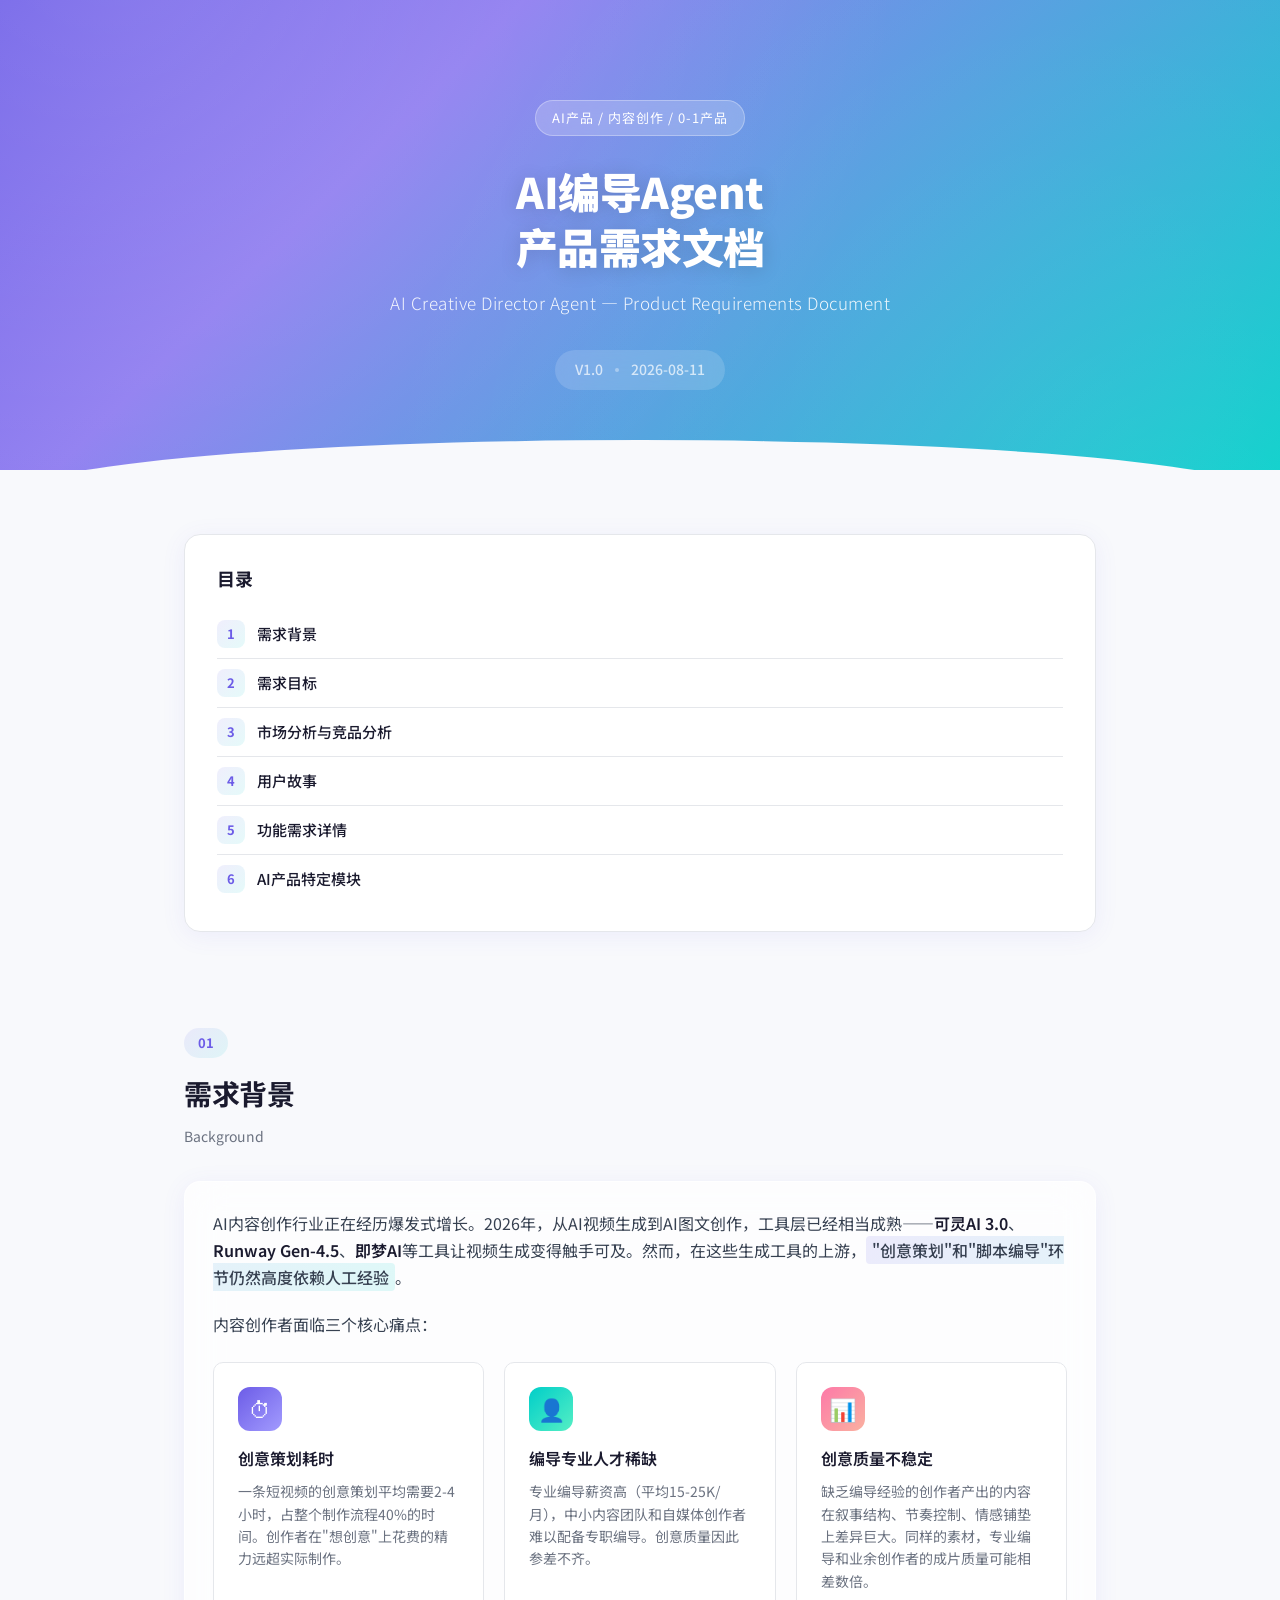
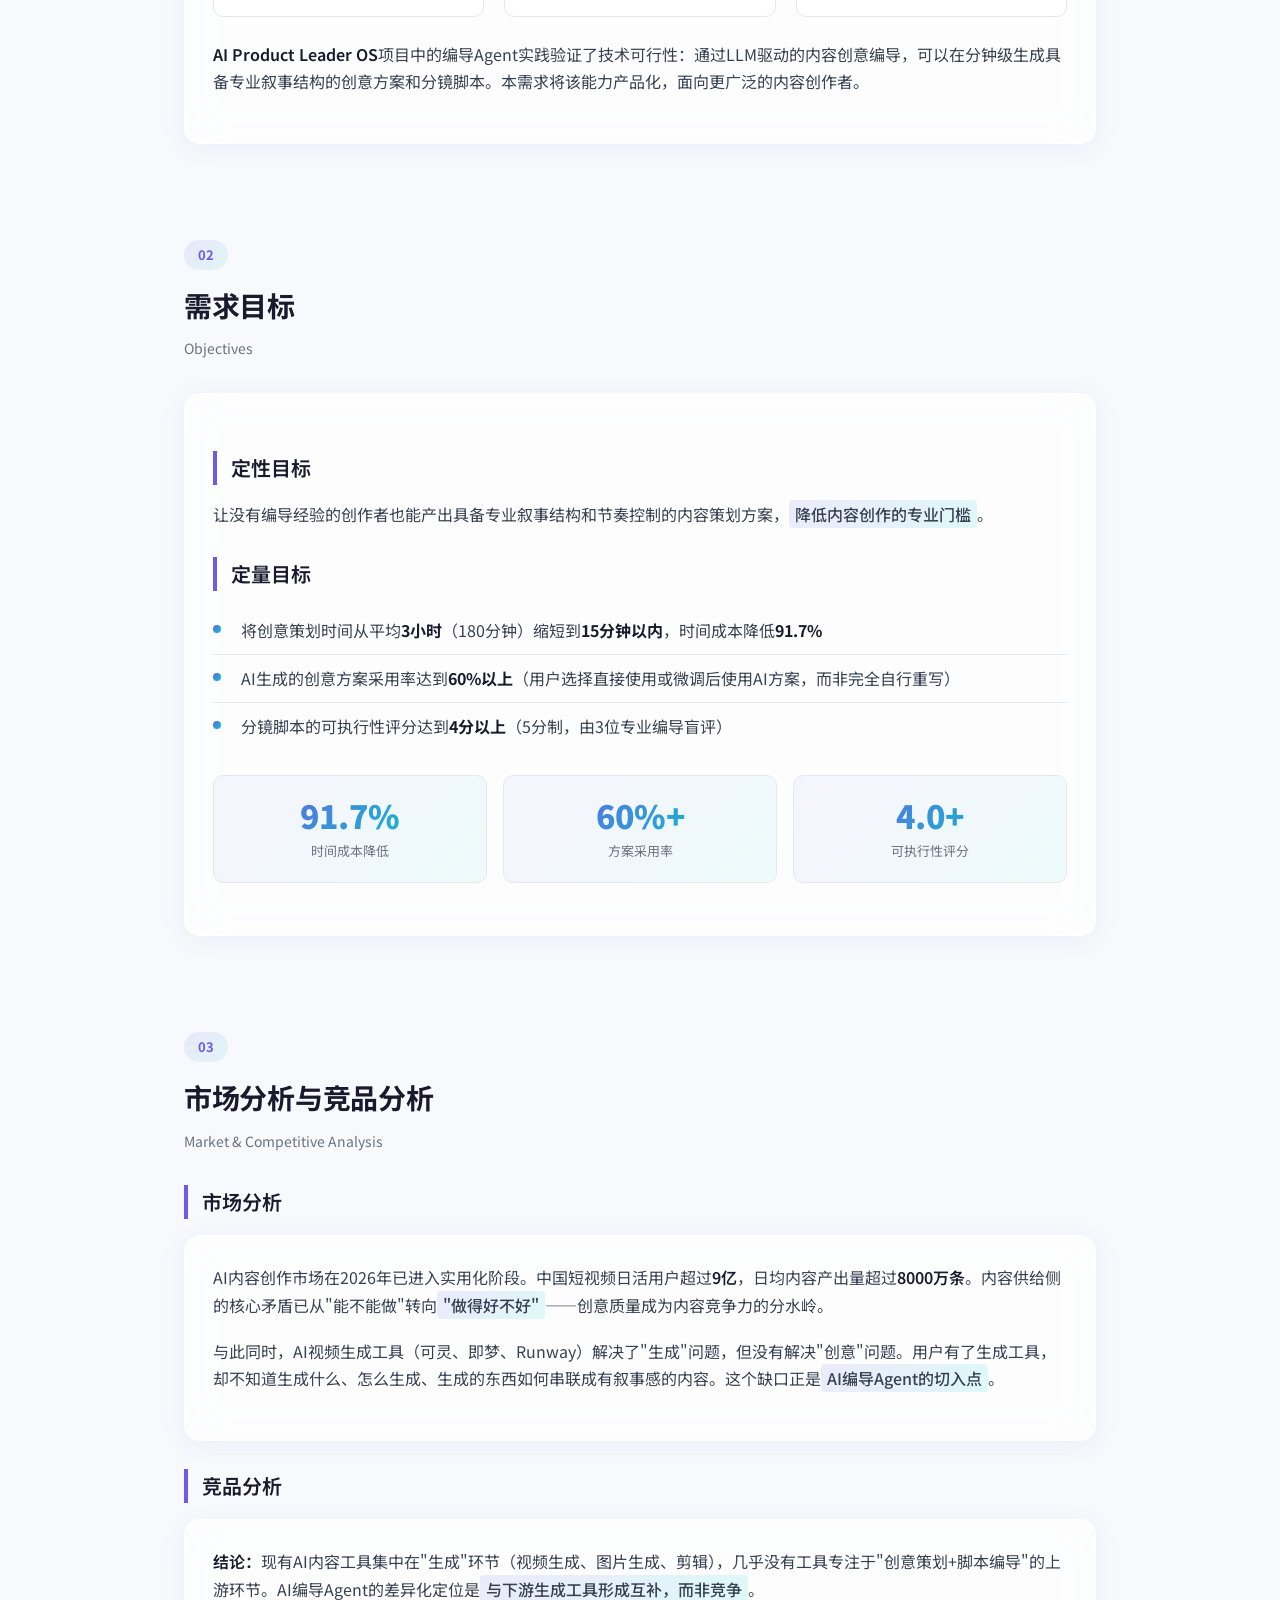
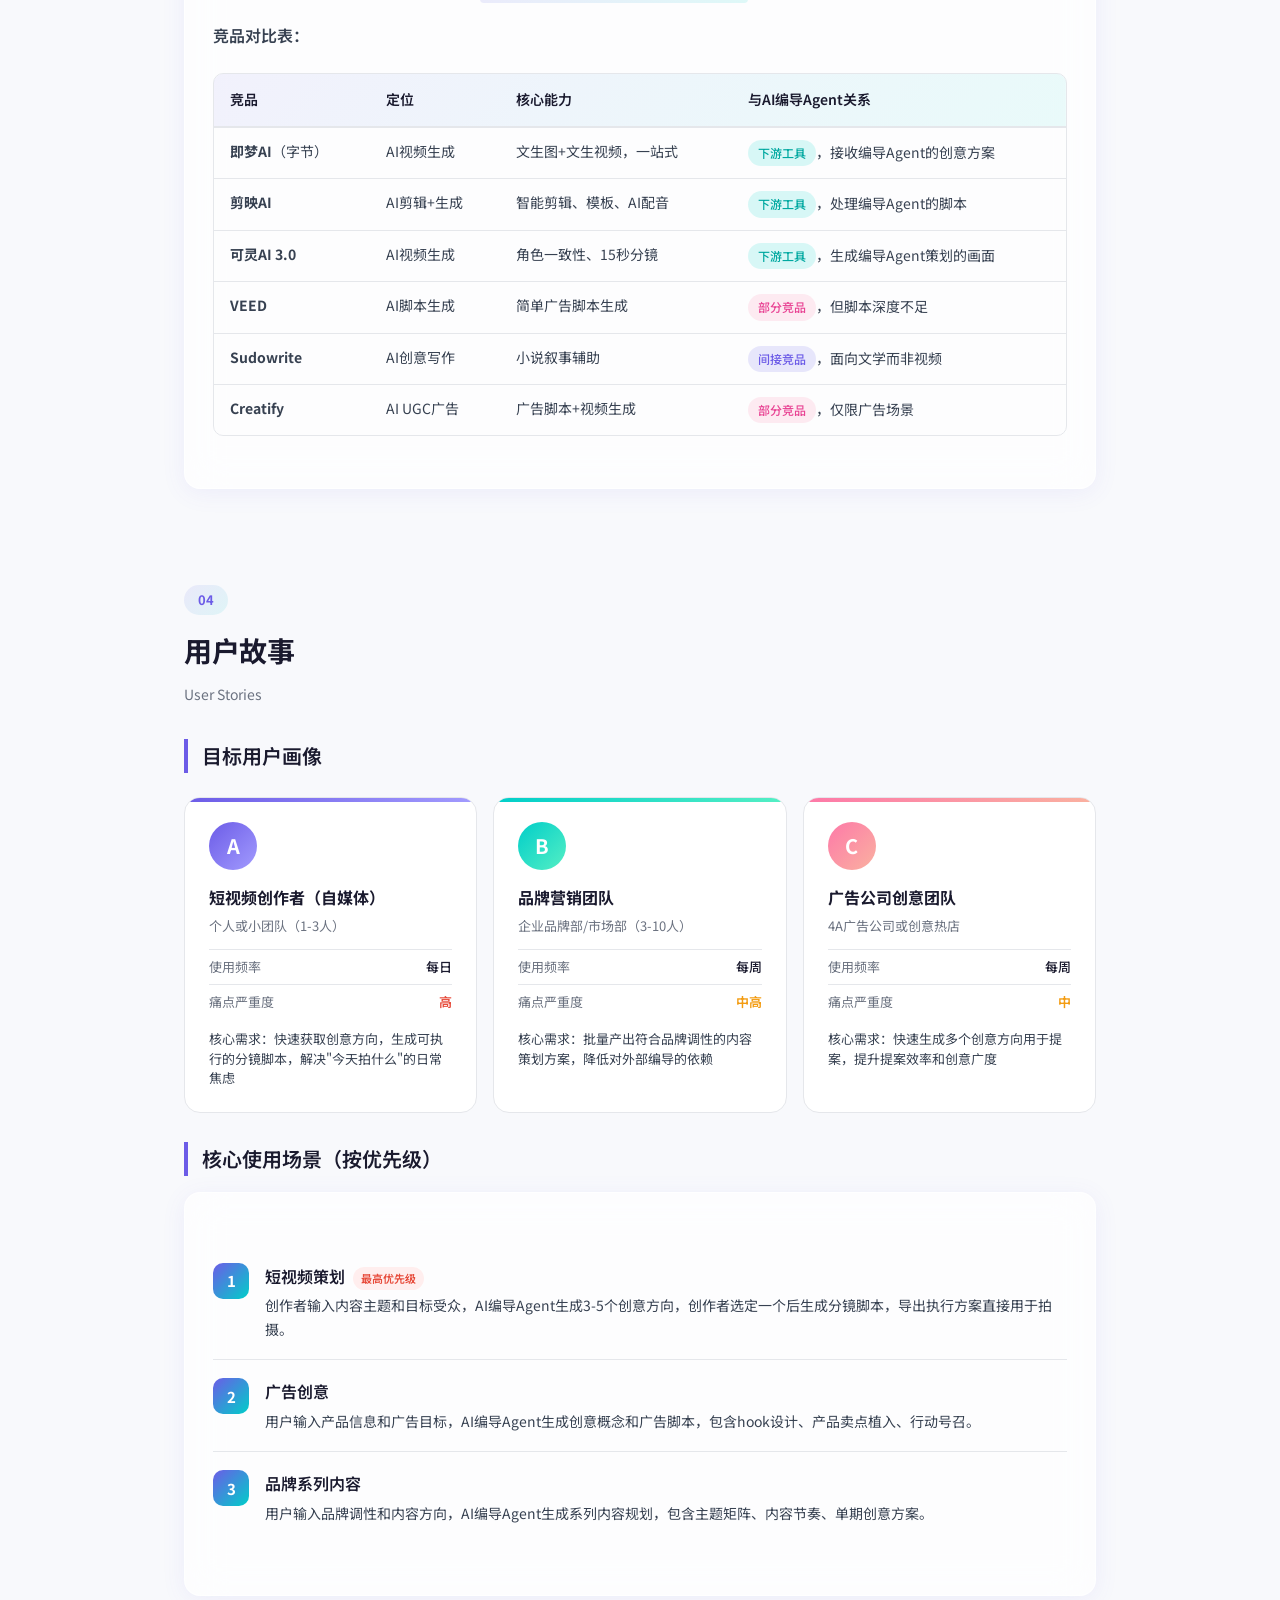
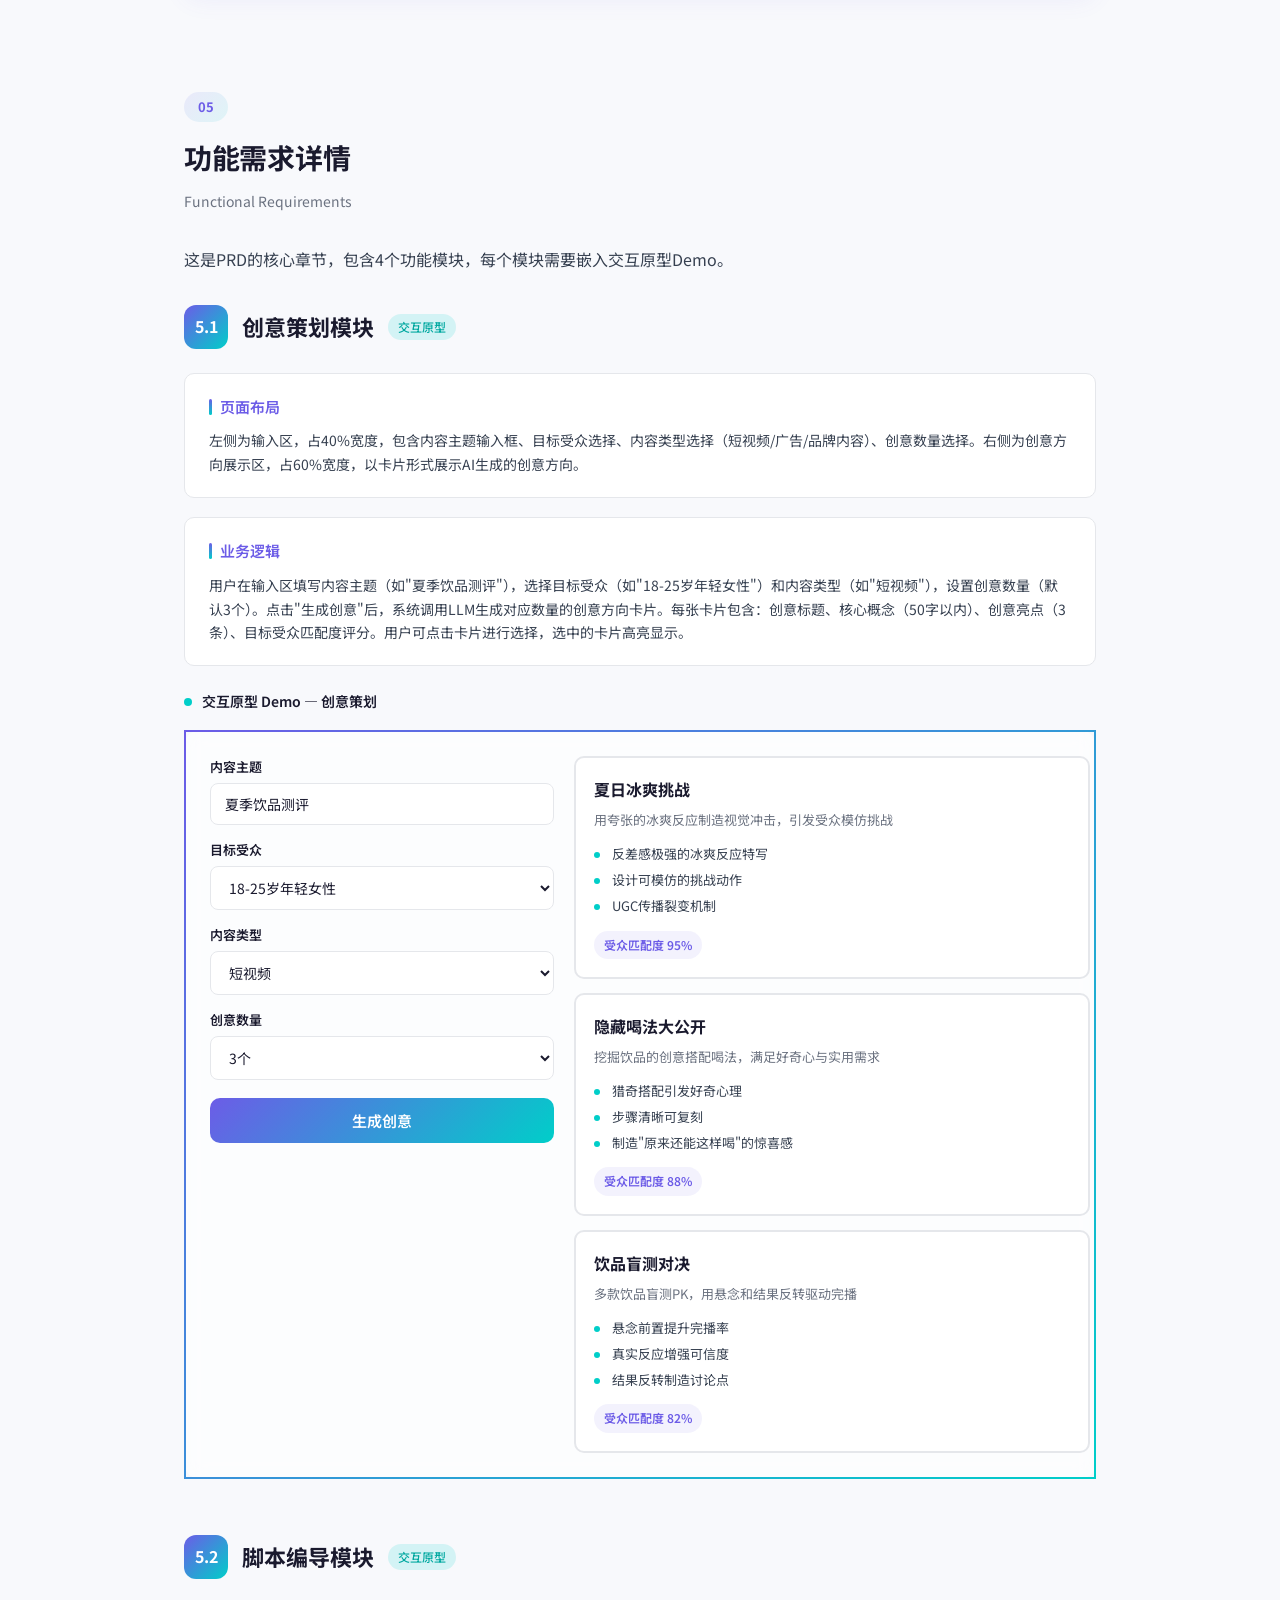
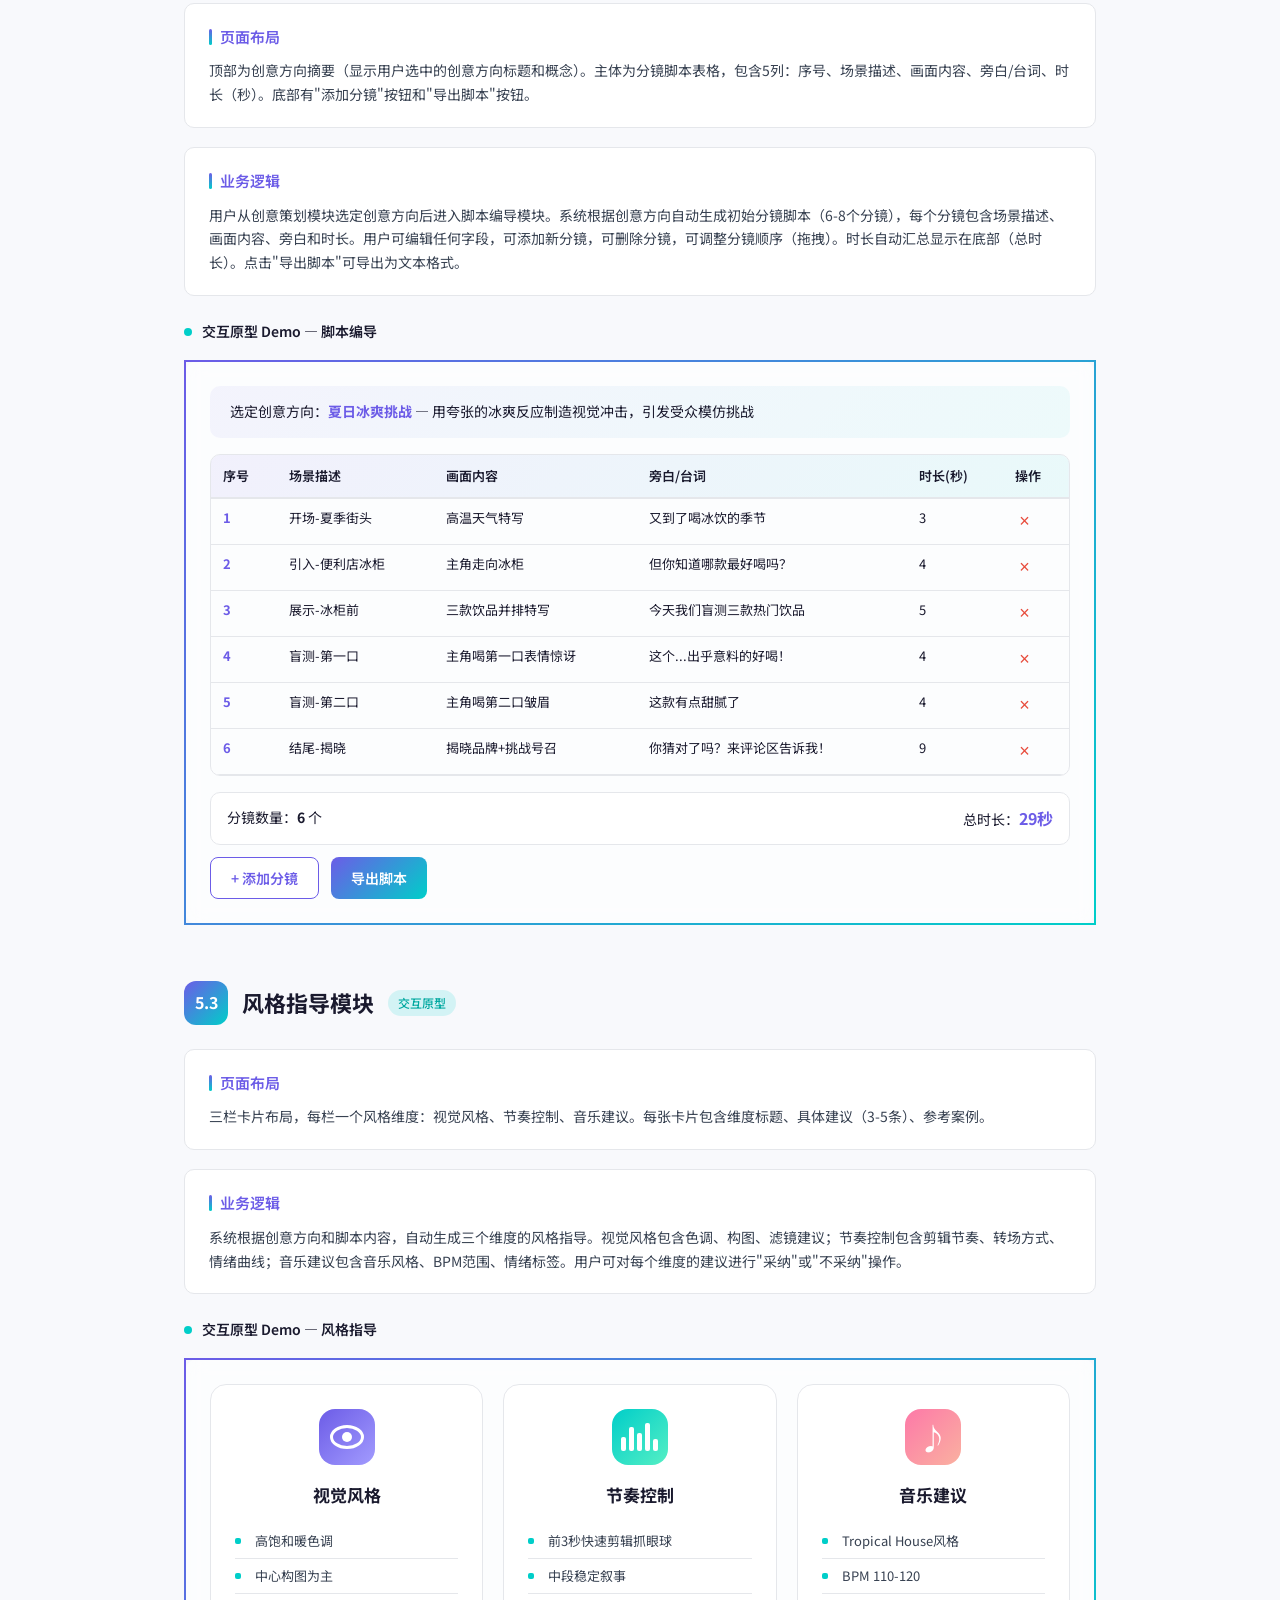
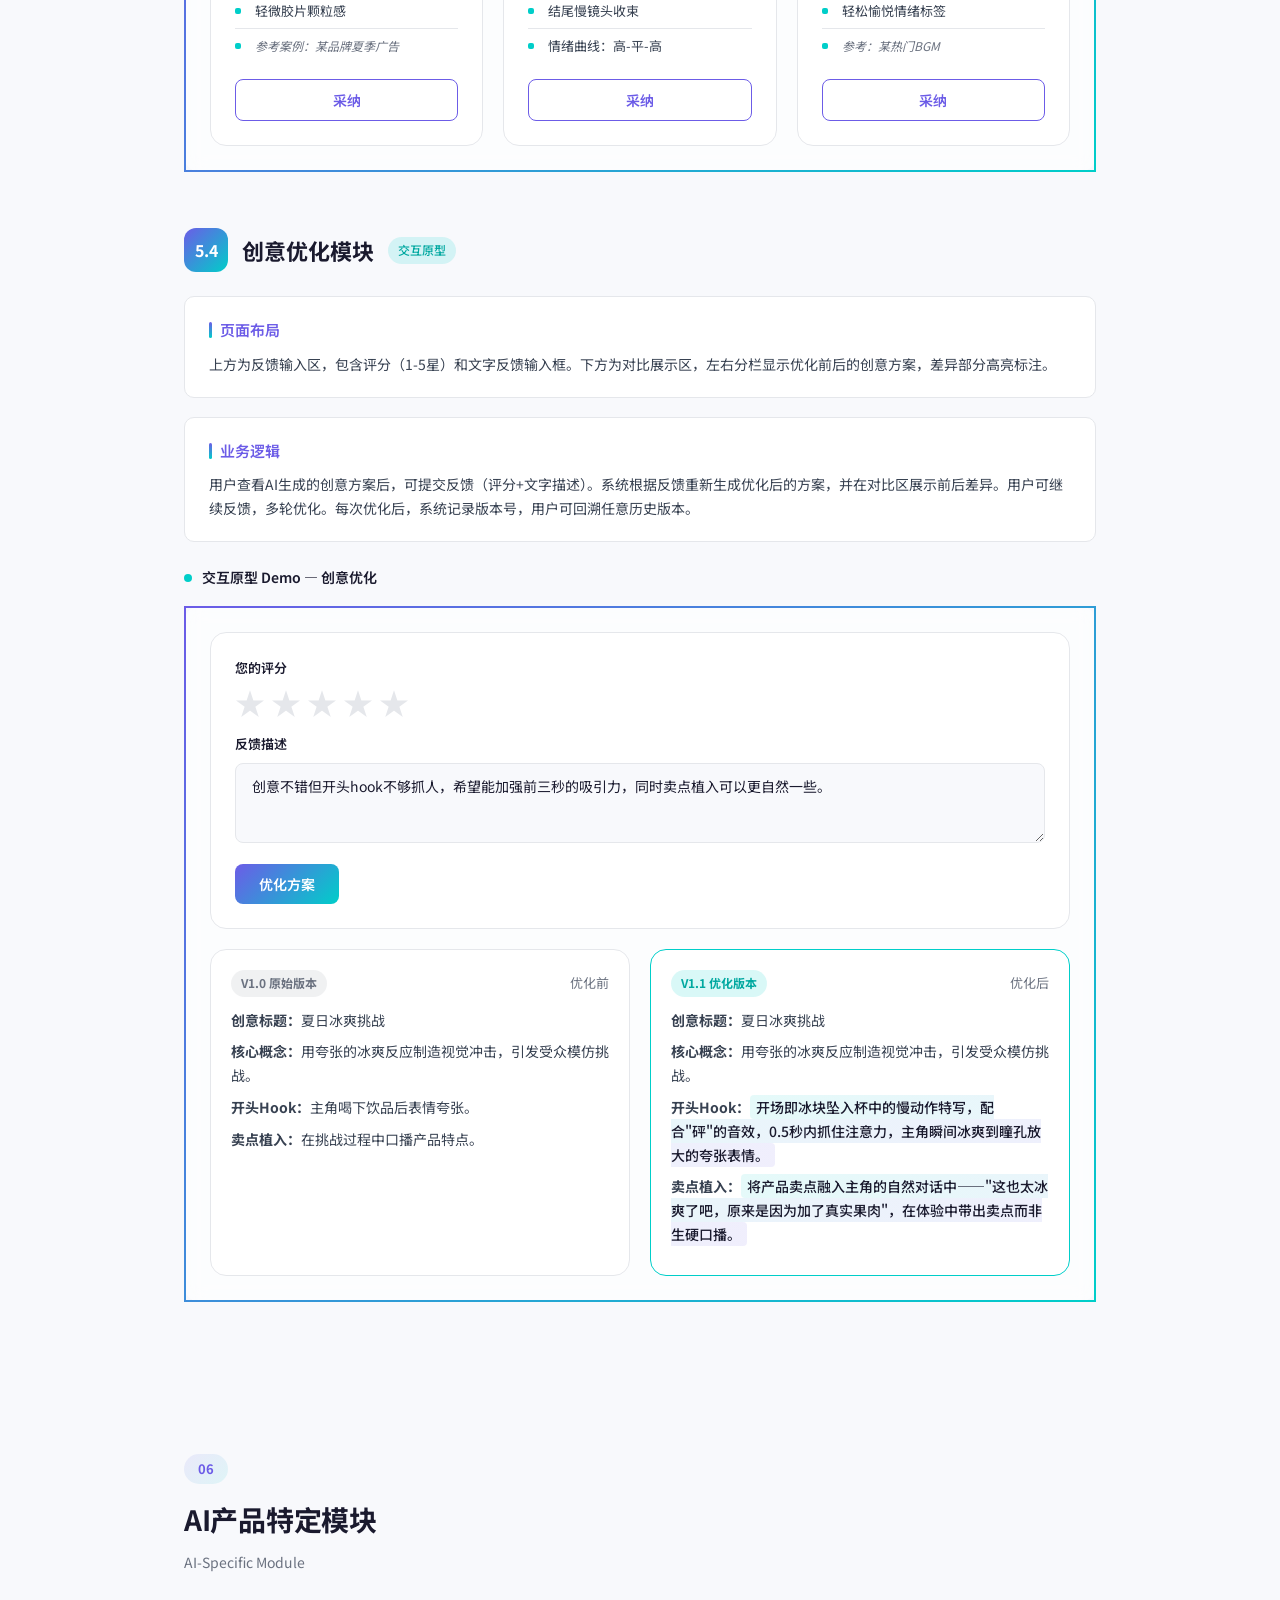
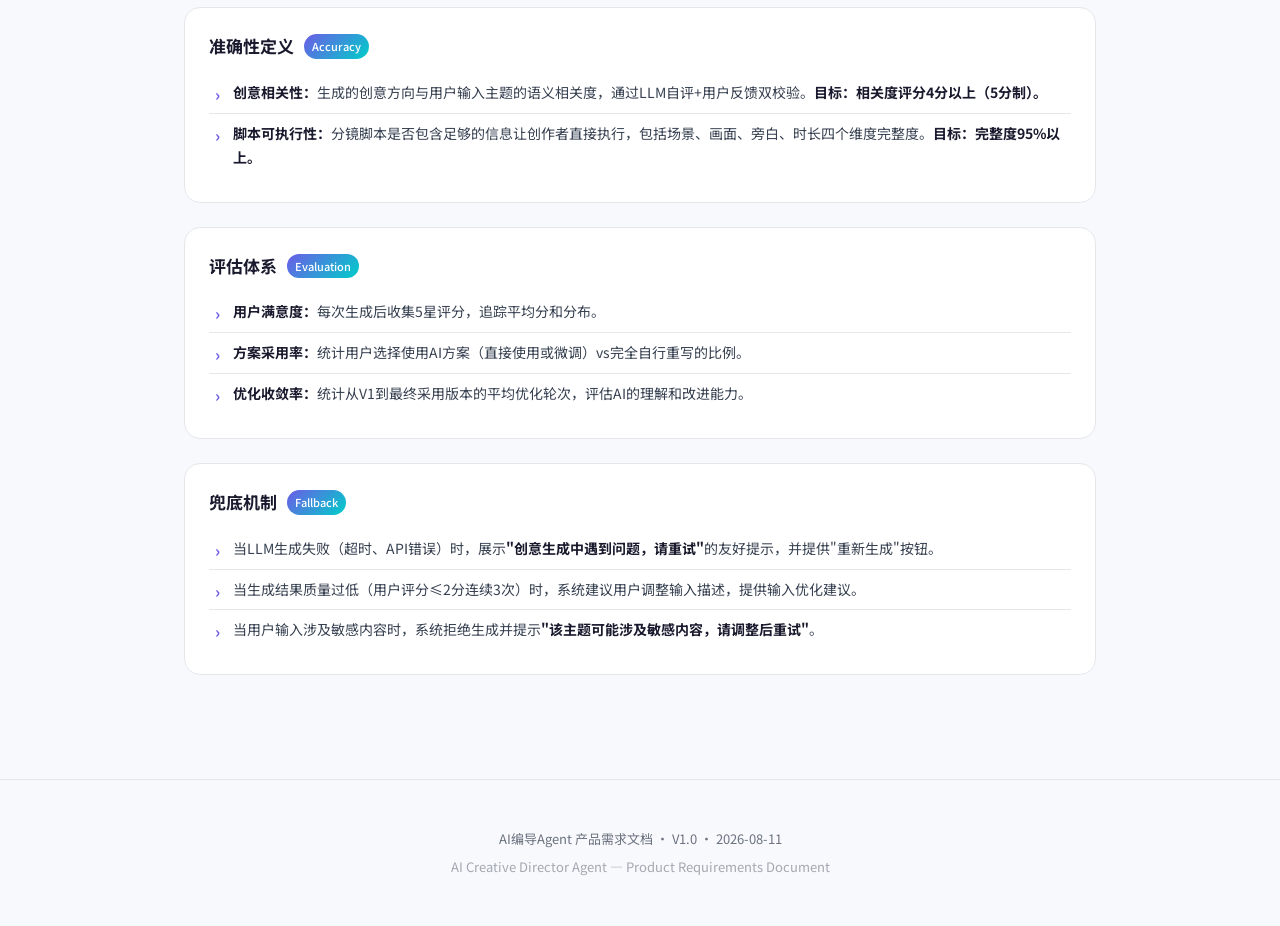
==== director/index.html @ 4fdb4333 "竞品情报工作台静态版 + AI编导Agent PRD" ====
<!DOCTYPE html>
<html lang="zh-CN">
<head>
<meta charset="UTF-8">
<meta name="viewport" content="width=device-width, initial-scale=1.0">
<title>AI编导Agent 产品需求文档</title>
<!-- 加载 Noto Sans SC 字体 -->
<link rel="preconnect" href="https://fonts.googleapis.com">
<link rel="preconnect" href="https://fonts.gstatic.com" crossorigin>
<link href="https://fonts.googleapis.com/css2?family=Noto+Sans+SC:wght@300;400;500;700;900&display=swap" rel="stylesheet">
<style>
/* ===== CSS 变量定义 ===== */
:root{
  --bg: #f8f9fc;
  --bg2: #ffffff;
  --ink: #1a1a2e;
  --muted: #6b7280;
  --rule: #e5e7eb;
  --accent: #6c5ce7;
  --accent2: #00cec9;
  --shadow: 0 4px 24px rgba(108,92,231,0.08);
  --shadow-lg: 0 12px 40px rgba(108,92,231,0.12);
  --radius: 16px;
  --radius-sm: 10px;
}

/* ===== 全局重置 ===== */
*{margin:0;padding:0;box-sizing:border-box;}
html{scroll-behavior:smooth;}
body{
  font-family:'Noto Sans SC', -apple-system, BlinkMacSystemFont, sans-serif;
  background:var(--bg);
  color:var(--ink);
  font-size:16px;
  line-height:1.7;
  -webkit-font-smoothing:antialiased;
}

/* ===== 页面容器 ===== */
.wrap{
  max-width:960px;
  margin:0 auto;
  padding:0 24px;
}

/* ===== 封面区 ===== */
.cover{
  position:relative;
  overflow:hidden;
  padding:100px 24px 80px;
  text-align:center;
  color:#fff;
  background:linear-gradient(135deg, #6c5ce7 0%, #8e7cf0 30%, #00cec9 100%);
}
.cover::before{
  content:'';
  position:absolute;
  top:-50%;left:-50%;
  width:200%;height:200%;
  background:radial-gradient(circle at 30% 20%, rgba(255,255,255,0.15) 0%, transparent 40%),
             radial-gradient(circle at 70% 80%, rgba(255,255,255,0.1) 0%, transparent 40%);
  pointer-events:none;
}
.cover::after{
  content:'';
  position:absolute;
  bottom:0;left:0;right:0;
  height:60px;
  background:var(--bg);
  border-radius:50% 50% 0 0 / 100% 100% 0 0;
  transform:translateY(30px);
}
.cover-inner{position:relative;z-index:2;max-width:700px;margin:0 auto;}
.cover-tag{
  display:inline-block;
  padding:6px 16px;
  background:rgba(255,255,255,0.2);
  backdrop-filter:blur(10px);
  -webkit-backdrop-filter:blur(10px);
  border:1px solid rgba(255,255,255,0.3);
  border-radius:50px;
  font-size:13px;
  letter-spacing:1px;
  margin-bottom:28px;
}
.cover h1{
  font-size:42px;
  font-weight:900;
  line-height:1.3;
  margin-bottom:16px;
  letter-spacing:-0.5px;
  text-shadow:0 2px 20px rgba(0,0,0,0.15);
}
.cover .subtitle{
  font-size:17px;
  font-weight:300;
  opacity:0.9;
  margin-bottom:32px;
  letter-spacing:0.5px;
}
.cover .meta{
  display:inline-flex;
  align-items:center;
  gap:12px;
  padding:8px 20px;
  background:rgba(255,255,255,0.15);
  backdrop-filter:blur(10px);
  -webkit-backdrop-filter:blur(10px);
  border-radius:50px;
  font-size:14px;
  font-weight:500;
}
.cover .meta span{opacity:0.7;}
.cover .meta .dot{width:4px;height:4px;border-radius:50%;background:rgba(255,255,255,0.5);}

/* ===== 通用章节 ===== */
.section{
  padding:3rem 0;
}
.section-head{
  margin-bottom:2rem;
}
.section-num{
  display:inline-block;
  font-size:13px;
  font-weight:700;
  color:var(--accent);
  background:linear-gradient(135deg, rgba(108,92,231,0.1), rgba(0,206,201,0.1));
  padding:4px 14px;
  border-radius:50px;
  margin-bottom:12px;
}
.section-head h2{
  font-size:28px;
  font-weight:700;
  color:var(--ink);
  margin-bottom:8px;
  letter-spacing:-0.3px;
}
.section-head .en{
  font-size:14px;
  color:var(--muted);
  font-weight:400;
}

/* ===== 玻璃卡片 ===== */
.card{
  background:var(--bg2);
  border:1px solid var(--rule);
  border-radius:var(--radius);
  padding:28px;
  box-shadow:var(--shadow);
}
.card-glass{
  background:rgba(255,255,255,0.7);
  backdrop-filter:blur(20px);
  -webkit-backdrop-filter:blur(20px);
  border:1px solid rgba(255,255,255,0.6);
  border-radius:var(--radius);
  padding:28px;
  box-shadow:var(--shadow);
}

/* ===== 正文段落 ===== */
.para{
  margin-bottom:1.2rem;
  color:#374151;
}
.para strong{color:var(--ink);font-weight:600;}
.para .hl{
  background:linear-gradient(120deg, rgba(108,92,231,0.12), rgba(0,206,201,0.12));
  padding:2px 6px;
  border-radius:4px;
  font-weight:500;
}

/* ===== 子标题 ===== */
h3.sub{
  font-size:20px;
  font-weight:600;
  color:var(--ink);
  margin:1.8rem 0 1rem;
  padding-left:14px;
  border-left:4px solid var(--accent);
}
h4.sub-sub{
  font-size:17px;
  font-weight:600;
  color:var(--ink);
  margin:1.4rem 0 0.8rem;
}

/* ===== 痛点卡片 ===== */
.pain-grid{
  display:grid;
  grid-template-columns:repeat(3,1fr);
  gap:20px;
  margin:1.5rem 0;
}
.pain-item{
  background:var(--bg2);
  border:1px solid var(--rule);
  border-radius:var(--radius-sm);
  padding:24px;
  transition:transform 0.2s, box-shadow 0.2s;
}
.pain-item:hover{
  transform:translateY(-3px);
  box-shadow:var(--shadow-lg);
}
.pain-item .icon{
  width:44px;height:44px;
  border-radius:12px;
  display:flex;align-items:center;justify-content:center;
  font-size:22px;
  margin-bottom:14px;
}
.pain-item .icon.c1{background:linear-gradient(135deg,#6c5ce7,#a29bfe);color:#fff;}
.pain-item .icon.c2{background:linear-gradient(135deg,#00cec9,#55efc4);color:#fff;}
.pain-item .icon.c3{background:linear-gradient(135deg,#fd79a8,#fab1a0);color:#fff;}
.pain-item h5{font-size:16px;font-weight:600;margin-bottom:8px;}
.pain-item p{font-size:14px;color:var(--muted);line-height:1.6;}

/* ===== 目标列表 ===== */
.goal-list{
  list-style:none;
  margin:1rem 0;
}
.goal-list li{
  position:relative;
  padding:10px 0 10px 28px;
  color:#374151;
  border-bottom:1px solid var(--rule);
}
.goal-list li:last-child{border-bottom:none;}
.goal-list li::before{
  content:'';
  position:absolute;
  left:0;top:18px;
  width:8px;height:8px;
  border-radius:50%;
  background:linear-gradient(135deg,var(--accent),var(--accent2));
}
.goal-list li strong{color:var(--ink);}

/* ===== 指标卡 ===== */
.metric-grid{
  display:grid;
  grid-template-columns:repeat(3,1fr);
  gap:16px;
  margin:1.5rem 0;
}
.metric{
  background:linear-gradient(135deg, rgba(108,92,231,0.06), rgba(0,206,201,0.06));
  border:1px solid var(--rule);
  border-radius:var(--radius-sm);
  padding:20px;
  text-align:center;
}
.metric .num{
  font-size:32px;
  font-weight:900;
  background:linear-gradient(135deg,var(--accent),var(--accent2));
  -webkit-background-clip:text;
  background-clip:text;
  -webkit-text-fill-color:transparent;
  line-height:1.2;
}
.metric .label{font-size:13px;color:var(--muted);margin-top:6px;}

/* ===== 表格 ===== */
.table-wrap{
  overflow-x:auto;
  margin:1.5rem 0;
  border-radius:var(--radius-sm);
  border:1px solid var(--rule);
  -webkit-overflow-scrolling:touch;
}
table.cmp{
  width:100%;
  border-collapse:collapse;
  font-size:14px;
  min-width:640px;
}
table.cmp thead{
  background:linear-gradient(135deg, rgba(108,92,231,0.08), rgba(0,206,201,0.08));
}
table.cmp th{
  padding:14px 16px;
  text-align:left;
  font-weight:600;
  color:var(--ink);
  white-space:nowrap;
  border-bottom:2px solid var(--rule);
}
table.cmp td{
  padding:12px 16px;
  color:#374151;
  border-bottom:1px solid var(--rule);
  vertical-align:top;
}
table.cmp tbody tr:hover{background:rgba(108,92,231,0.03);}
table.cmp tbody tr:last-child td{border-bottom:none;}
.badge{
  display:inline-block;
  padding:3px 10px;
  border-radius:50px;
  font-size:12px;
  font-weight:500;
}
.badge.down{background:rgba(0,206,201,0.15);color:#00a8a0;}
.badge.partial{background:rgba(253,121,168,0.15);color:#e84393;}
.badge.indirect{background:rgba(108,92,231,0.15);color:#6c5ce7;}

/* ===== 用户画像卡片 ===== */
.user-grid{
  display:grid;
  grid-template-columns:repeat(3,1fr);
  gap:16px;
  margin:1.5rem 0;
}
.user-card{
  background:var(--bg2);
  border:1px solid var(--rule);
  border-radius:var(--radius);
  padding:24px;
  position:relative;
  overflow:hidden;
}
.user-card::before{
  content:'';
  position:absolute;
  top:0;left:0;right:0;
  height:4px;
}
.user-card.u1::before{background:linear-gradient(90deg,#6c5ce7,#a29bfe);}
.user-card.u2::before{background:linear-gradient(90deg,#00cec9,#55efc4);}
.user-card.u3::before{background:linear-gradient(90deg,#fd79a8,#fab1a0);}
.user-card .avatar{
  width:48px;height:48px;
  border-radius:50%;
  display:flex;align-items:center;justify-content:center;
  font-size:20px;font-weight:700;color:#fff;
  margin-bottom:14px;
}
.user-card.u1 .avatar{background:linear-gradient(135deg,#6c5ce7,#a29bfe);}
.user-card.u2 .avatar{background:linear-gradient(135deg,#00cec9,#55efc4);}
.user-card.u3 .avatar{background:linear-gradient(135deg,#fd79a8,#fab1a0);}
.user-card h5{font-size:16px;font-weight:700;margin-bottom:4px;}
.user-card .role{font-size:13px;color:var(--muted);margin-bottom:12px;}
.user-card .info-row{
  display:flex;justify-content:space-between;
  font-size:13px;padding:6px 0;
  border-top:1px solid var(--rule);
}
.user-card .info-row span:first-child{color:var(--muted);}
.user-card .info-row span:last-child{font-weight:500;}
.user-card .need{font-size:13px;color:#374151;margin-top:10px;line-height:1.5;}

/* ===== 场景列表 ===== */
.scene-list{margin:1.5rem 0;}
.scene-item{
  display:flex;
  gap:16px;
  padding:18px 0;
  border-bottom:1px solid var(--rule);
}
.scene-item:last-child{border-bottom:none;}
.scene-num{
  flex-shrink:0;
  width:36px;height:36px;
  border-radius:10px;
  background:linear-gradient(135deg,var(--accent),var(--accent2));
  color:#fff;
  display:flex;align-items:center;justify-content:center;
  font-weight:700;font-size:15px;
}
.scene-item .priority{
  display:inline-block;
  font-size:11px;
  padding:2px 8px;
  border-radius:50px;
  margin-left:8px;
  vertical-align:middle;
}
.scene-item .priority.high{background:#fee;color:#e74c3c;}
.scene-item .priority.mid{background:#fef9e7;color:#f39c12;}
.scene-body h5{font-size:16px;font-weight:600;margin-bottom:4px;}
.scene-body p{font-size:14px;color:#374151;}

/* ===== 功能模块标题 ===== */
.module{
  margin-bottom:3.5rem;
}
.module-head{
  display:flex;
  align-items:center;
  gap:14px;
  margin-bottom:1.5rem;
}
.module-head .m-num{
  width:44px;height:44px;
  border-radius:12px;
  background:linear-gradient(135deg,var(--accent),var(--accent2));
  color:#fff;
  display:flex;align-items:center;justify-content:center;
  font-weight:700;font-size:16px;
  flex-shrink:0;
}
.module-head h3{font-size:22px;font-weight:700;}
.module-head .tag{
  font-size:12px;
  padding:3px 10px;
  border-radius:50px;
  background:rgba(0,206,201,0.15);
  color:#00a8a0;
  font-weight:500;
}

/* 布局/逻辑说明块 */
.spec-block{
  background:var(--bg2);
  border:1px solid var(--rule);
  border-radius:var(--radius-sm);
  padding:20px 24px;
  margin-bottom:1.2rem;
}
.spec-block h4{
  font-size:15px;font-weight:600;
  color:var(--accent);
  margin-bottom:10px;
  display:flex;align-items:center;gap:8px;
}
.spec-block h4::before{
  content:'';width:3px;height:16px;border-radius:2px;
  background:linear-gradient(180deg,var(--accent),var(--accent2));
}
.spec-block p{font-size:14px;color:#374151;line-height:1.7;}

/* ===== 原型 Demo 容器 ===== */
.demo-label{
  display:flex;align-items:center;gap:10px;
  margin:1.5rem 0 1rem;
  font-size:14px;font-weight:600;
  color:var(--ink);
}
.demo-label .pulse{
  width:8px;height:8px;border-radius:50%;
  background:var(--accent2);
  animation:pulse 2s infinite;
}
@keyframes pulse{
  0%,100%{opacity:1;box-shadow:0 0 0 0 rgba(0,206,201,0.4);}
  50%{opacity:0.7;box-shadow:0 0 0 8px rgba(0,206,201,0);}
}
.demo-frame{
  border:2px dashed transparent;
  border-image:linear-gradient(135deg,var(--accent),var(--accent2)) 1;
  border-radius:var(--radius);
  padding:24px;
  background:rgba(255,255,255,0.6);
  backdrop-filter:blur(10px);
  -webkit-backdrop-filter:blur(10px);
  position:relative;
}

/* ===== Demo1: 创意策划 ===== */
.d1-layout{
  display:grid;
  grid-template-columns:40% 60%;
  gap:20px;
}
.d1-input{display:flex;flex-direction:column;gap:14px;}
.d1-input label{font-size:13px;font-weight:600;color:var(--ink);display:block;margin-bottom:5px;}
.d1-input input,.d1-input select{
  width:100%;
  padding:10px 14px;
  border:1px solid var(--rule);
  border-radius:8px;
  font-size:14px;
  font-family:inherit;
  background:var(--bg2);
  color:var(--ink);
  transition:border-color 0.2s;
}
.d1-input input:focus,.d1-input select:focus{
  outline:none;
  border-color:var(--accent);
  box-shadow:0 0 0 3px rgba(108,92,231,0.1);
}
.d1-gen-btn{
  margin-top:4px;
  padding:12px;
  border:none;
  border-radius:10px;
  background:linear-gradient(135deg,var(--accent),var(--accent2));
  color:#fff;
  font-size:15px;font-weight:600;
  cursor:pointer;
  font-family:inherit;
  transition:transform 0.15s, box-shadow 0.15s;
}
.d1-gen-btn:hover{transform:translateY(-1px);box-shadow:0 6px 20px rgba(108,92,231,0.3);}
.d1-gen-btn:active{transform:translateY(0);}
.d1-cards{display:flex;flex-direction:column;gap:14px;}
.d1-card{
  background:var(--bg2);
  border:2px solid var(--rule);
  border-radius:var(--radius-sm);
  padding:18px;
  cursor:pointer;
  transition:all 0.2s;
}
.d1-card:hover{border-color:rgba(108,92,231,0.4);box-shadow:var(--shadow);}
.d1-card.selected{
  border-color:var(--accent);
  background:linear-gradient(135deg, rgba(108,92,231,0.04), rgba(0,206,201,0.04));
  box-shadow:0 0 0 3px rgba(108,92,231,0.1);
}
.d1-card .c-title{font-size:16px;font-weight:700;color:var(--ink);margin-bottom:6px;}
.d1-card .c-concept{font-size:13px;color:var(--muted);margin-bottom:10px;}
.d1-card .c-points{list-style:none;margin-bottom:10px;}
.d1-card .c-points li{
  font-size:13px;color:#374151;
  padding:2px 0 2px 18px;
  position:relative;
}
.d1-card .c-points li::before{
  content:'';position:absolute;left:0;top:11px;
  width:6px;height:6px;border-radius:50%;
  background:var(--accent2);
}
.d1-card .c-score{
  display:inline-flex;align-items:center;gap:6px;
  font-size:12px;font-weight:600;
  color:var(--accent);
  background:rgba(108,92,231,0.08);
  padding:4px 10px;border-radius:50px;
}
.d1-loading{
  text-align:center;padding:40px;
  color:var(--muted);font-size:14px;
}
.d1-loading .spinner{
  width:36px;height:36px;
  border:3px solid var(--rule);
  border-top-color:var(--accent);
  border-radius:50%;
  animation:spin 0.8s linear infinite;
  margin:0 auto 12px;
}
@keyframes spin{to{transform:rotate(360deg);}}
.d1-next{
  margin-top:16px;
  padding:12px;
  border:none;
  border-radius:10px;
  background:var(--ink);
  color:#fff;
  font-size:14px;font-weight:600;
  cursor:pointer;
  font-family:inherit;
  display:none;
  width:100%;
  transition:background 0.2s;
}
.d1-next:hover{background:#2d2d44;}
.d1-next.show{display:block;animation:fadeIn 0.3s;}
@keyframes fadeIn{from{opacity:0;transform:translateY(8px);}to{opacity:1;transform:translateY(0);}}

/* ===== Demo2: 脚本编导 ===== */
.d2-summary{
  background:linear-gradient(135deg, rgba(108,92,231,0.06), rgba(0,206,201,0.06));
  border-radius:var(--radius-sm);
  padding:14px 20px;
  margin-bottom:16px;
  font-size:14px;
}
.d2-summary strong{color:var(--accent);}
.table-wrap.d2{margin:0 0 16px;}
table.storyboard{
  width:100%;
  border-collapse:collapse;
  font-size:13px;
  min-width:680px;
}
table.storyboard thead{background:linear-gradient(135deg, rgba(108,92,231,0.08), rgba(0,206,201,0.08));}
table.storyboard th{
  padding:10px 12px;text-align:left;font-weight:600;
  color:var(--ink);white-space:nowrap;border-bottom:2px solid var(--rule);
}
table.storyboard td{
  padding:8px 12px;border-bottom:1px solid var(--rule);vertical-align:top;
}
table.storyboard td[contenteditable]{
  cursor:text;
  border-radius:4px;
  transition:background 0.15s;
}
table.storyboard td[contenteditable]:focus{
  outline:2px solid var(--accent);
  background:rgba(108,92,231,0.04);
}
table.storyboard td .seq{font-weight:700;color:var(--accent);}
.d2-del{
  background:none;border:none;cursor:pointer;
  color:#e74c3c;font-size:18px;padding:4px;
  border-radius:6px;transition:background 0.15s;
}
.d2-del:hover{background:rgba(231,76,60,0.1);}
.d2-total{
  display:flex;justify-content:space-between;align-items:center;
  padding:12px 16px;
  background:var(--bg2);
  border:1px solid var(--rule);
  border-radius:var(--radius-sm);
  margin-bottom:12px;
  font-size:14px;
}
.d2-total .sum{font-weight:700;color:var(--accent);font-size:16px;}
.d2-actions{display:flex;gap:12px;}
.d2-btn{
  padding:10px 20px;border:none;border-radius:8px;
  font-size:14px;font-weight:600;cursor:pointer;font-family:inherit;
  transition:transform 0.15s;
}
.d2-btn.add{background:var(--bg2);border:1px solid var(--accent);color:var(--accent);}
.d2-btn.add:hover{background:rgba(108,92,231,0.05);}
.d2-btn.export{background:linear-gradient(135deg,var(--accent),var(--accent2));color:#fff;}
.d2-btn.export:hover{transform:translateY(-1px);box-shadow:0 6px 16px rgba(108,92,231,0.25);}
.d2-new-row{background:rgba(0,206,201,0.04);}

/* ===== Demo3: 风格指导 ===== */
.d3-grid{
  display:grid;
  grid-template-columns:repeat(3,1fr);
  gap:20px;
}
.d3-card{
  background:var(--bg2);
  border:1px solid var(--rule);
  border-radius:var(--radius);
  padding:24px;
  text-align:center;
  transition:box-shadow 0.2s;
}
.d3-card:hover{box-shadow:var(--shadow-lg);}
.d3-icon{
  width:56px;height:56px;
  border-radius:16px;
  margin:0 auto 16px;
  display:flex;align-items:center;justify-content:center;
  position:relative;
}
/* 视觉风格图标 - 眼睛 */
.d3-icon.eye{
  background:linear-gradient(135deg,#6c5ce7,#a29bfe);
}
.d3-icon.eye::after{
  content:'';width:28px;height:18px;
  border:3px solid #fff;border-radius:50%;
  position:relative;
}
.d3-icon.eye::before{
  content:'';width:10px;height:10px;
  background:#fff;border-radius:50%;
  position:absolute;z-index:2;
}
/* 节奏控制图标 - 波形 */
.d3-icon.wave{
  background:linear-gradient(135deg,#00cec9,#55efc4);
  display:flex;align-items:flex-end;justify-content:center;gap:3px;padding-bottom:14px;
}
.d3-icon.wave span{
  width:5px;background:#fff;border-radius:2px;
}
.d3-icon.wave span:nth-child(1){height:14px;}
.d3-icon.wave span:nth-child(2){height:24px;}
.d3-icon.wave span:nth-child(3){height:18px;}
.d3-icon.wave span:nth-child(4){height:28px;}
.d3-icon.wave span:nth-child(5){height:12px;}
/* 音乐图标 - 音符 */
.d3-icon.music{
  background:linear-gradient(135deg,#fd79a8,#fab1a0);
}
.d3-icon.music::after{
  content:'♪';font-size:30px;color:#fff;font-weight:700;line-height:1;
}
.d3-card h5{font-size:17px;font-weight:700;margin-bottom:14px;}
.d3-list{list-style:none;text-align:left;margin-bottom:16px;}
.d3-list li{
  font-size:13px;color:#374151;
  padding:6px 0 6px 20px;position:relative;
  border-bottom:1px solid var(--rule);
}
.d3-list li:last-child{border-bottom:none;}
.d3-list li::before{
  content:'';position:absolute;left:0;top:14px;
  width:6px;height:6px;border-radius:2px;
  background:var(--accent2);
}
.d3-list .ref{color:var(--muted);font-style:italic;font-size:12px;}
.d3-adopt{
  width:100%;
  padding:10px;border:1px solid var(--accent);
  border-radius:8px;background:transparent;
  color:var(--accent);font-size:14px;font-weight:600;
  cursor:pointer;font-family:inherit;
  transition:all 0.2s;
}
.d3-adopt:hover{background:rgba(108,92,231,0.05);}
.d3-adopt.adopted{
  background:linear-gradient(135deg,var(--accent),var(--accent2));
  color:#fff;border-color:transparent;
}

/* ===== Demo4: 创意优化 ===== */
.d4-feedback{
  background:var(--bg2);
  border:1px solid var(--rule);
  border-radius:var(--radius);
  padding:24px;
  margin-bottom:20px;
}
.d4-stars{display:flex;gap:6px;margin-bottom:16px;}
.d4-star{
  font-size:30px;cursor:pointer;color:var(--rule);
  transition:color 0.15s,transform 0.15s;line-height:1;
  user-select:none;
}
.d4-star:hover{transform:scale(1.15);}
.d4-star.active{color:#f1c40f;}
.d4-textarea{
  width:100%;
  min-height:80px;
  padding:12px 16px;
  border:1px solid var(--rule);
  border-radius:8px;
  font-size:14px;font-family:inherit;resize:vertical;
  color:var(--ink);background:var(--bg);
  margin-bottom:14px;
  transition:border-color 0.2s;
}
.d4-textarea:focus{outline:none;border-color:var(--accent);box-shadow:0 0 0 3px rgba(108,92,231,0.1);}
.d4-opt-btn{
  padding:10px 24px;border:none;border-radius:8px;
  background:linear-gradient(135deg,var(--accent),var(--accent2));
  color:#fff;font-size:14px;font-weight:600;
  cursor:pointer;font-family:inherit;
  transition:transform 0.15s,box-shadow 0.15s;
}
.d4-opt-btn:hover{transform:translateY(-1px);box-shadow:0 6px 16px rgba(108,92,231,0.25);}
.d4-compare{
  display:grid;
  grid-template-columns:1fr 1fr;
  gap:20px;
}
.d4-ver{
  background:var(--bg2);
  border:1px solid var(--rule);
  border-radius:var(--radius);
  padding:20px;
  position:relative;
}
.d4-ver.optimized{border-color:var(--accent2);}
.d4-ver-head{
  display:flex;align-items:center;justify-content:space-between;
  margin-bottom:12px;
}
.d4-ver-head .v-tag{
  font-size:12px;font-weight:700;
  padding:3px 10px;border-radius:50px;
}
.d4-ver-head .v-tag.orig{background:rgba(107,114,128,0.1);color:var(--muted);}
.d4-ver-head .v-tag.opt{background:rgba(0,206,201,0.15);color:#00a8a0;}
.d4-ver-head .v-label{font-size:13px;color:var(--muted);}
.d4-ver-body{font-size:14px;color:#374151;line-height:1.7;}
.d4-ver-body p{margin-bottom:8px;}
.d4-diff{
  background:linear-gradient(120deg, rgba(0,206,201,0.1), rgba(108,92,231,0.1));
  padding:2px 6px;border-radius:4px;font-weight:500;color:var(--ink);
}
.d4-toast{
  display:none;
  padding:10px 16px;border-radius:8px;
  background:linear-gradient(135deg,rgba(0,206,201,0.1),rgba(108,92,231,0.1));
  border:1px solid rgba(0,206,201,0.3);
  font-size:13px;color:var(--ink);font-weight:500;
  margin-bottom:16px;text-align:center;
}
.d4-toast.show{display:block;animation:fadeIn 0.3s;}

/* ===== AI特定模块 ===== */
.ai-block{
  background:var(--bg2);
  border:1px solid var(--rule);
  border-radius:var(--radius);
  padding:24px;
  margin-bottom:1.5rem;
}
.ai-block h4{
  font-size:17px;font-weight:700;
  margin-bottom:12px;
  display:flex;align-items:center;gap:10px;
}
.ai-block h4 .ai-tag{
  font-size:11px;padding:3px 8px;border-radius:50px;
  background:linear-gradient(135deg,var(--accent),var(--accent2));
  color:#fff;font-weight:500;
}
.ai-block ul{list-style:none;padding-left:0;}
.ai-block ul li{
  font-size:14px;color:#374151;
  padding:8px 0 8px 24px;position:relative;
  border-bottom:1px solid var(--rule);
}
.ai-block ul li:last-child{border-bottom:none;}
.ai-block ul li::before{
  content:'›';position:absolute;left:6px;top:8px;
  color:var(--accent);font-weight:700;font-size:16px;
}
.ai-block ul li strong{color:var(--ink);}

/* ===== 目录 ===== */
.toc{
  background:var(--bg2);
  border:1px solid var(--rule);
  border-radius:var(--radius);
  padding:28px 32px;
  box-shadow:var(--shadow);
}
.toc h3{font-size:18px;font-weight:700;margin-bottom:16px;}
.toc ol{list-style:none;counter-reset:toc;}
.toc ol li{
  counter-increment:toc;
  padding:10px 0;
  border-bottom:1px solid var(--rule);
  display:flex;align-items:center;gap:12px;
}
.toc ol li:last-child{border-bottom:none;}
.toc ol li::before{
  content:counter(toc);
  width:28px;height:28px;
  border-radius:8px;
  background:linear-gradient(135deg,rgba(108,92,231,0.1),rgba(0,206,201,0.1));
  color:var(--accent);
  display:flex;align-items:center;justify-content:center;
  font-size:13px;font-weight:700;
  flex-shrink:0;
}
.toc ol li a{
  text-decoration:none;color:var(--ink);
  font-size:15px;font-weight:500;
  transition:color 0.2s;
}
.toc ol li a:hover{color:var(--accent);}

/* ===== 全局提示 toast ===== */
.toast-global{
  position:fixed;
  bottom:32px;left:50%;
  transform:translateX(-50%) translateY(100px);
  background:var(--ink);
  color:#fff;
  padding:14px 28px;
  border-radius:50px;
  font-size:14px;font-weight:500;
  box-shadow:0 8px 30px rgba(0,0,0,0.2);
  z-index:9999;
  opacity:0;
  transition:transform 0.3s,opacity 0.3s;
  pointer-events:none;
}
.toast-global.show{
  transform:translateX(-50%) translateY(0);
  opacity:1;
}

/* ===== 页脚 ===== */
.footer{
  text-align:center;
  padding:3rem 24px;
  color:var(--muted);
  font-size:13px;
  border-top:1px solid var(--rule);
  margin-top:2rem;
}

/* ===== 响应式 ===== */
@media(max-width:768px){
  .cover{padding:70px 20px 60px;}
  .cover h1{font-size:30px;}
  .cover .subtitle{font-size:15px;}
  .wrap{padding:0 16px;}
  .section{padding:2rem 0;}
  .section-head h2{font-size:22px;}
  .pain-grid,.metric-grid,.user-grid,.d3-grid{grid-template-columns:1fr;}
  .d1-layout{grid-template-columns:1fr;}
  .d4-compare{grid-template-columns:1fr;}
  .card,.card-glass,.demo-frame{padding:18px;}
  .module-head h3{font-size:18px;}
}
</style>
</head>
<body>

<!-- ==================== 封面区 ==================== -->
<header class="cover">
  <div class="cover-inner">
    <div class="cover-tag">AI产品 / 内容创作 / 0-1产品</div>
    <h1>AI编导Agent<br>产品需求文档</h1>
    <p class="subtitle">AI Creative Director Agent — Product Requirements Document</p>
    <div class="meta">
      <span>V1.0</span>
      <span class="dot"></span>
      <span>2026-08-11</span>
    </div>
  </div>
</header>

<!-- ==================== 正文区 ==================== -->
<main class="wrap">

<!-- ===== 目录 ===== -->
<section class="section" style="padding-top:4rem;">
  <div class="toc">
    <h3>目录</h3>
    <ol>
      <li><a href="#sec1">需求背景</a></li>
      <li><a href="#sec2">需求目标</a></li>
      <li><a href="#sec3">市场分析与竞品分析</a></li>
      <li><a href="#sec4">用户故事</a></li>
      <li><a href="#sec5">功能需求详情</a></li>
      <li><a href="#sec6">AI产品特定模块</a></li>
    </ol>
  </div>
</section>

<!-- ==================== 1. 需求背景 ==================== -->
<section class="section" id="sec1">
  <div class="section-head">
    <span class="section-num">01</span>
    <h2>需求背景</h2>
    <div class="en">Background</div>
  </div>
  <div class="card-glass">
    <p class="para">AI内容创作行业正在经历爆发式增长。2026年，从AI视频生成到AI图文创作，工具层已经相当成熟——<strong>可灵AI 3.0</strong>、<strong>Runway Gen-4.5</strong>、<strong>即梦AI</strong>等工具让视频生成变得触手可及。然而，在这些生成工具的上游，<span class="hl">"创意策划"和"脚本编导"环节仍然高度依赖人工经验</span>。</p>
    <p class="para">内容创作者面临三个核心痛点：</p>

    <div class="pain-grid">
      <div class="pain-item">
        <div class="icon c1">⏱</div>
        <h5>创意策划耗时</h5>
        <p>一条短视频的创意策划平均需要2-4小时，占整个制作流程40%的时间。创作者在"想创意"上花费的精力远超实际制作。</p>
      </div>
      <div class="pain-item">
        <div class="icon c2">👤</div>
        <h5>编导专业人才稀缺</h5>
        <p>专业编导薪资高（平均15-25K/月），中小内容团队和自媒体创作者难以配备专职编导。创意质量因此参差不齐。</p>
      </div>
      <div class="pain-item">
        <div class="icon c3">📊</div>
        <h5>创意质量不稳定</h5>
        <p>缺乏编导经验的创作者产出的内容在叙事结构、节奏控制、情感铺垫上差异巨大。同样的素材，专业编导和业余创作者的成片质量可能相差数倍。</p>
      </div>
    </div>

    <p class="para"><strong>AI Product Leader OS</strong>项目中的编导Agent实践验证了技术可行性：通过LLM驱动的内容创意编导，可以在分钟级生成具备专业叙事结构的创意方案和分镜脚本。本需求将该能力产品化，面向更广泛的内容创作者。</p>
  </div>
</section>

<!-- ==================== 2. 需求目标 ==================== -->
<section class="section" id="sec2">
  <div class="section-head">
    <span class="section-num">02</span>
    <h2>需求目标</h2>
    <div class="en">Objectives</div>
  </div>
  <div class="card-glass">
    <h3 class="sub">定性目标</h3>
    <p class="para">让没有编导经验的创作者也能产出具备专业叙事结构和节奏控制的内容策划方案，<span class="hl">降低内容创作的专业门槛</span>。</p>

    <h3 class="sub">定量目标</h3>
    <ul class="goal-list">
      <li>将创意策划时间从平均<strong>3小时</strong>（180分钟）缩短到<strong>15分钟以内</strong>，时间成本降低<strong>91.7%</strong></li>
      <li>AI生成的创意方案采用率达到<strong>60%以上</strong>（用户选择直接使用或微调后使用AI方案，而非完全自行重写）</li>
      <li>分镜脚本的可执行性评分达到<strong>4分以上</strong>（5分制，由3位专业编导盲评）</li>
    </ul>

    <div class="metric-grid">
      <div class="metric">
        <div class="num">91.7%</div>
        <div class="label">时间成本降低</div>
      </div>
      <div class="metric">
        <div class="num">60%+</div>
        <div class="label">方案采用率</div>
      </div>
      <div class="metric">
        <div class="num">4.0+</div>
        <div class="label">可执行性评分</div>
      </div>
    </div>
  </div>
</section>

<!-- ==================== 3. 市场分析与竞品分析 ==================== -->
<section class="section" id="sec3">
  <div class="section-head">
    <span class="section-num">03</span>
    <h2>市场分析与竞品分析</h2>
    <div class="en">Market &amp; Competitive Analysis</div>
  </div>

  <h3 class="sub">市场分析</h3>
  <div class="card-glass">
    <p class="para">AI内容创作市场在2026年已进入实用化阶段。中国短视频日活用户超过<strong>9亿</strong>，日均内容产出量超过<strong>8000万条</strong>。内容供给侧的核心矛盾已从"能不能做"转向<span class="hl">"做得好不好"</span>——创意质量成为内容竞争力的分水岭。</p>
    <p class="para">与此同时，AI视频生成工具（可灵、即梦、Runway）解决了"生成"问题，但没有解决"创意"问题。用户有了生成工具，却不知道生成什么、怎么生成、生成的东西如何串联成有叙事感的内容。这个缺口正是<span class="hl">AI编导Agent的切入点</span>。</p>
  </div>

  <h3 class="sub">竞品分析</h3>
  <div class="card-glass">
    <p class="para"><strong>结论：</strong>现有AI内容工具集中在"生成"环节（视频生成、图片生成、剪辑），几乎没有工具专注于"创意策划+脚本编导"的上游环节。AI编导Agent的差异化定位是<span class="hl">与下游生成工具形成互补，而非竞争</span>。</p>

    <p class="para" style="margin-top:1rem;font-weight:600;">竞品对比表：</p>
    <div class="table-wrap">
      <table class="cmp">
        <thead>
          <tr>
            <th>竞品</th>
            <th>定位</th>
            <th>核心能力</th>
            <th>与AI编导Agent关系</th>
          </tr>
        </thead>
        <tbody>
          <tr>
            <td><strong>即梦AI</strong>（字节）</td>
            <td>AI视频生成</td>
            <td>文生图+文生视频，一站式</td>
            <td><span class="badge down">下游工具</span>，接收编导Agent的创意方案</td>
          </tr>
          <tr>
            <td><strong>剪映AI</strong></td>
            <td>AI剪辑+生成</td>
            <td>智能剪辑、模板、AI配音</td>
            <td><span class="badge down">下游工具</span>，处理编导Agent的脚本</td>
          </tr>
          <tr>
            <td><strong>可灵AI 3.0</strong></td>
            <td>AI视频生成</td>
            <td>角色一致性、15秒分镜</td>
            <td><span class="badge down">下游工具</span>，生成编导Agent策划的画面</td>
          </tr>
          <tr>
            <td><strong>VEED</strong></td>
            <td>AI脚本生成</td>
            <td>简单广告脚本生成</td>
            <td><span class="badge partial">部分竞品</span>，但脚本深度不足</td>
          </tr>
          <tr>
            <td><strong>Sudowrite</strong></td>
            <td>AI创意写作</td>
            <td>小说叙事辅助</td>
            <td><span class="badge indirect">间接竞品</span>，面向文学而非视频</td>
          </tr>
          <tr>
            <td><strong>Creatify</strong></td>
            <td>AI UGC广告</td>
            <td>广告脚本+视频生成</td>
            <td><span class="badge partial">部分竞品</span>，仅限广告场景</td>
          </tr>
        </tbody>
      </table>
    </div>
  </div>
</section>

<!-- ==================== 4. 用户故事 ==================== -->
<section class="section" id="sec4">
  <div class="section-head">
    <span class="section-num">04</span>
    <h2>用户故事</h2>
    <div class="en">User Stories</div>
  </div>

  <h3 class="sub">目标用户画像</h3>
  <div class="user-grid">
    <div class="user-card u1">
      <div class="avatar">A</div>
      <h5>短视频创作者（自媒体）</h5>
      <div class="role">个人或小团队（1-3人）</div>
      <div class="info-row"><span>使用频率</span><span>每日</span></div>
      <div class="info-row"><span>痛点严重度</span><span style="color:#e74c3c;font-weight:600;">高</span></div>
      <p class="need">核心需求：快速获取创意方向，生成可执行的分镜脚本，解决"今天拍什么"的日常焦虑</p>
    </div>
    <div class="user-card u2">
      <div class="avatar">B</div>
      <h5>品牌营销团队</h5>
      <div class="role">企业品牌部/市场部（3-10人）</div>
      <div class="info-row"><span>使用频率</span><span>每周</span></div>
      <div class="info-row"><span>痛点严重度</span><span style="color:#f39c12;font-weight:600;">中高</span></div>
      <p class="need">核心需求：批量产出符合品牌调性的内容策划方案，降低对外部编导的依赖</p>
    </div>
    <div class="user-card u3">
      <div class="avatar">C</div>
      <h5>广告公司创意团队</h5>
      <div class="role">4A广告公司或创意热店</div>
      <div class="info-row"><span>使用频率</span><span>每周</span></div>
      <div class="info-row"><span>痛点严重度</span><span style="color:#f39c12;font-weight:600;">中</span></div>
      <p class="need">核心需求：快速生成多个创意方向用于提案，提升提案效率和创意广度</p>
    </div>
  </div>

  <h3 class="sub">核心使用场景（按优先级）</h3>
  <div class="card-glass">
    <div class="scene-list">
      <div class="scene-item">
        <div class="scene-num">1</div>
        <div class="scene-body">
          <h5>短视频策划<span class="priority high">最高优先级</span></h5>
          <p>创作者输入内容主题和目标受众，AI编导Agent生成3-5个创意方向，创作者选定一个后生成分镜脚本，导出执行方案直接用于拍摄。</p>
        </div>
      </div>
      <div class="scene-item">
        <div class="scene-num">2</div>
        <div class="scene-body">
          <h5>广告创意</h5>
          <p>用户输入产品信息和广告目标，AI编导Agent生成创意概念和广告脚本，包含hook设计、产品卖点植入、行动号召。</p>
        </div>
      </div>
      <div class="scene-item">
        <div class="scene-num">3</div>
        <div class="scene-body">
          <h5>品牌系列内容</h5>
          <p>用户输入品牌调性和内容方向，AI编导Agent生成系列内容规划，包含主题矩阵、内容节奏、单期创意方案。</p>
        </div>
      </div>
    </div>
  </div>
</section>

<!-- ==================== 5. 功能需求详情 ==================== -->
<section class="section" id="sec5">
  <div class="section-head">
    <span class="section-num">05</span>
    <h2>功能需求详情</h2>
    <div class="en">Functional Requirements</div>
  </div>
  <p class="para" style="margin-bottom:2rem;">这是PRD的核心章节，包含4个功能模块，每个模块需要嵌入交互原型Demo。</p>

  <!-- ===== 5.1 创意策划模块 ===== -->
  <div class="module">
    <div class="module-head">
      <div class="m-num">5.1</div>
      <h3>创意策划模块</h3>
      <span class="tag">交互原型</span>
    </div>

    <div class="spec-block">
      <h4>页面布局</h4>
      <p>左侧为输入区，占40%宽度，包含内容主题输入框、目标受众选择、内容类型选择（短视频/广告/品牌内容）、创意数量选择。右侧为创意方向展示区，占60%宽度，以卡片形式展示AI生成的创意方向。</p>
    </div>
    <div class="spec-block">
      <h4>业务逻辑</h4>
      <p>用户在输入区填写内容主题（如"夏季饮品测评"），选择目标受众（如"18-25岁年轻女性"）和内容类型（如"短视频"），设置创意数量（默认3个）。点击"生成创意"后，系统调用LLM生成对应数量的创意方向卡片。每张卡片包含：创意标题、核心概念（50字以内）、创意亮点（3条）、目标受众匹配度评分。用户可点击卡片进行选择，选中的卡片高亮显示。</p>
    </div>

    <div class="demo-label"><span class="pulse"></span> 交互原型 Demo — 创意策划</div>
    <div class="demo-frame">
      <div class="d1-layout">
        <!-- 左侧输入区 -->
        <div class="d1-input">
          <div>
            <label>内容主题</label>
            <input type="text" id="d1-theme" value="夏季饮品测评" placeholder="输入内容主题">
          </div>
          <div>
            <label>目标受众</label>
            <select id="d1-audience">
              <option>18-25岁年轻女性</option>
              <option>25-35岁职场人群</option>
              <option>35-50岁家庭用户</option>
              <option>全年龄段</option>
            </select>
          </div>
          <div>
            <label>内容类型</label>
            <select id="d1-type">
              <option>短视频</option>
              <option>广告</option>
              <option>品牌内容</option>
            </select>
          </div>
          <div>
            <label>创意数量</label>
            <select id="d1-count">
              <option value="3">3个</option>
              <option value="4">4个</option>
              <option value="5">5个</option>
            </select>
          </div>
          <button class="d1-gen-btn" id="d1-gen" onclick="d1Generate()">生成创意</button>
        </div>
        <!-- 右侧创意卡片展示区 -->
        <div class="d1-cards" id="d1-cards">
          <!-- 卡片由JS动态渲染 -->
        </div>
      </div>
      <button class="d1-next" id="d1-next" onclick="d1Next()">下一步：生成脚本 →</button>
    </div>
  </div>

  <!-- ===== 5.2 脚本编导模块 ===== -->
  <div class="module">
    <div class="module-head">
      <div class="m-num">5.2</div>
      <h3>脚本编导模块</h3>
      <span class="tag">交互原型</span>
    </div>

    <div class="spec-block">
      <h4>页面布局</h4>
      <p>顶部为创意方向摘要（显示用户选中的创意方向标题和概念）。主体为分镜脚本表格，包含5列：序号、场景描述、画面内容、旁白/台词、时长（秒）。底部有"添加分镜"按钮和"导出脚本"按钮。</p>
    </div>
    <div class="spec-block">
      <h4>业务逻辑</h4>
      <p>用户从创意策划模块选定创意方向后进入脚本编导模块。系统根据创意方向自动生成初始分镜脚本（6-8个分镜），每个分镜包含场景描述、画面内容、旁白和时长。用户可编辑任何字段，可添加新分镜，可删除分镜，可调整分镜顺序（拖拽）。时长自动汇总显示在底部（总时长）。点击"导出脚本"可导出为文本格式。</p>
    </div>

    <div class="demo-label"><span class="pulse"></span> 交互原型 Demo — 脚本编导</div>
    <div class="demo-frame">
      <div class="d2-summary">
        选定创意方向：<strong id="d2-selected">夏日冰爽挑战</strong> — 用夸张的冰爽反应制造视觉冲击，引发受众模仿挑战
      </div>
      <div class="table-wrap d2">
        <table class="storyboard">
          <thead>
            <tr>
              <th>序号</th>
              <th>场景描述</th>
              <th>画面内容</th>
              <th>旁白/台词</th>
              <th>时长(秒)</th>
              <th>操作</th>
            </tr>
          </thead>
          <tbody id="d2-body">
            <!-- 分镜行由JS渲染 -->
          </tbody>
        </table>
      </div>
      <div class="d2-total">
        <span>分镜数量：<strong id="d2-count">6</strong> 个</span>
        <span>总时长：<span class="sum" id="d2-sum">29秒</span></span>
      </div>
      <div class="d2-actions">
        <button class="d2-btn add" onclick="d2AddRow()">+ 添加分镜</button>
        <button class="d2-btn export" onclick="d2Export()">导出脚本</button>
      </div>
    </div>
  </div>

  <!-- ===== 5.3 风格指导模块 ===== -->
  <div class="module">
    <div class="module-head">
      <div class="m-num">5.3</div>
      <h3>风格指导模块</h3>
      <span class="tag">交互原型</span>
    </div>

    <div class="spec-block">
      <h4>页面布局</h4>
      <p>三栏卡片布局，每栏一个风格维度：视觉风格、节奏控制、音乐建议。每张卡片包含维度标题、具体建议（3-5条）、参考案例。</p>
    </div>
    <div class="spec-block">
      <h4>业务逻辑</h4>
      <p>系统根据创意方向和脚本内容，自动生成三个维度的风格指导。视觉风格包含色调、构图、滤镜建议；节奏控制包含剪辑节奏、转场方式、情绪曲线；音乐建议包含音乐风格、BPM范围、情绪标签。用户可对每个维度的建议进行"采纳"或"不采纳"操作。</p>
    </div>

    <div class="demo-label"><span class="pulse"></span> 交互原型 Demo — 风格指导</div>
    <div class="demo-frame">
      <div class="d3-grid">
        <!-- 视觉风格 -->
        <div class="d3-card">
          <div class="d3-icon eye"><span></span></div>
          <h5>视觉风格</h5>
          <ul class="d3-list">
            <li>高饱和暖色调</li>
            <li>中心构图为主</li>
            <li>轻微胶片颗粒感</li>
            <li><span class="ref">参考案例：某品牌夏季广告</span></li>
          </ul>
          <button class="d3-adopt" onclick="d3Toggle(this)">采纳</button>
        </div>
        <!-- 节奏控制 -->
        <div class="d3-card">
          <div class="d3-icon wave"><span></span><span></span><span></span><span></span><span></span></div>
          <h5>节奏控制</h5>
          <ul class="d3-list">
            <li>前3秒快速剪辑抓眼球</li>
            <li>中段稳定叙事</li>
            <li>结尾慢镜头收束</li>
            <li>情绪曲线：高-平-高</li>
          </ul>
          <button class="d3-adopt" onclick="d3Toggle(this)">采纳</button>
        </div>
        <!-- 音乐建议 -->
        <div class="d3-card">
          <div class="d3-icon music"></div>
          <h5>音乐建议</h5>
          <ul class="d3-list">
            <li>Tropical House风格</li>
            <li>BPM 110-120</li>
            <li>轻松愉悦情绪标签</li>
            <li><span class="ref">参考：某热门BGM</span></li>
          </ul>
          <button class="d3-adopt" onclick="d3Toggle(this)">采纳</button>
        </div>
      </div>
    </div>
  </div>

  <!-- ===== 5.4 创意优化模块 ===== -->
  <div class="module">
    <div class="module-head">
      <div class="m-num">5.4</div>
      <h3>创意优化模块</h3>
      <span class="tag">交互原型</span>
    </div>

    <div class="spec-block">
      <h4>页面布局</h4>
      <p>上方为反馈输入区，包含评分（1-5星）和文字反馈输入框。下方为对比展示区，左右分栏显示优化前后的创意方案，差异部分高亮标注。</p>
    </div>
    <div class="spec-block">
      <h4>业务逻辑</h4>
      <p>用户查看AI生成的创意方案后，可提交反馈（评分+文字描述）。系统根据反馈重新生成优化后的方案，并在对比区展示前后差异。用户可继续反馈，多轮优化。每次优化后，系统记录版本号，用户可回溯任意历史版本。</p>
    </div>

    <div class="demo-label"><span class="pulse"></span> 交互原型 Demo — 创意优化</div>
    <div class="demo-frame">
      <!-- 反馈输入区 -->
      <div class="d4-feedback">
        <label style="font-size:13px;font-weight:600;display:block;margin-bottom:8px;">您的评分</label>
        <div class="d4-stars" id="d4-stars">
          <span class="d4-star" data-val="1" onclick="d4SetStar(1)" onmouseover="d4Hover(1)">★</span>
          <span class="d4-star" data-val="2" onclick="d4SetStar(2)" onmouseover="d4Hover(2)">★</span>
          <span class="d4-star" data-val="3" onclick="d4SetStar(3)" onmouseover="d4Hover(3)">★</span>
          <span class="d4-star" data-val="4" onclick="d4SetStar(4)" onmouseover="d4Hover(4)">★</span>
          <span class="d4-star" data-val="5" onclick="d4SetStar(5)" onmouseover="d4Hover(5)">★</span>
        </div>
        <label style="font-size:13px;font-weight:600;display:block;margin-bottom:8px;">反馈描述</label>
        <textarea class="d4-textarea" id="d4-text" placeholder="请输入您对创意方案的意见和建议...">创意不错但开头hook不够抓人，希望能加强前三秒的吸引力，同时卖点植入可以更自然一些。</textarea>
        <button class="d4-opt-btn" onclick="d4Optimize()">优化方案</button>
      </div>
      <!-- 对比展示区 -->
      <div class="d4-toast" id="d4-toast">已根据您的反馈优化</div>
      <div class="d4-compare">
        <div class="d4-ver">
          <div class="d4-ver-head">
            <span class="v-tag orig" id="d4-ver-tag-l">V1.0 原始版本</span>
            <span class="v-label">优化前</span>
          </div>
          <div class="d4-ver-body" id="d4-orig">
            <p><strong>创意标题：</strong>夏日冰爽挑战</p>
            <p><strong>核心概念：</strong>用夸张的冰爽反应制造视觉冲击，引发受众模仿挑战。</p>
            <p><strong>开头Hook：</strong>主角喝下饮品后表情夸张。</p>
            <p><strong>卖点植入：</strong>在挑战过程中口播产品特点。</p>
          </div>
        </div>
        <div class="d4-ver optimized">
          <div class="d4-ver-head">
            <span class="v-tag opt" id="d4-ver-tag-r">V1.1 优化版本</span>
            <span class="v-label">优化后</span>
          </div>
          <div class="d4-ver-body" id="d4-opt">
            <p><strong>创意标题：</strong>夏日冰爽挑战</p>
            <p><strong>核心概念：</strong>用夸张的冰爽反应制造视觉冲击，引发受众模仿挑战。</p>
            <p><strong>开头Hook：</strong><span class="d4-diff">开场即冰块坠入杯中的慢动作特写，配合"砰"的音效，0.5秒内抓住注意力，主角瞬间冰爽到瞳孔放大的夸张表情。</span></p>
            <p><strong>卖点植入：</strong><span class="d4-diff">将产品卖点融入主角的自然对话中——"这也太冰爽了吧，原来是因为加了真实果肉"，在体验中带出卖点而非生硬口播。</span></p>
          </div>
        </div>
      </div>
    </div>
  </div>
</section>

<!-- ==================== 6. AI产品特定模块 ==================== -->
<section class="section" id="sec6">
  <div class="section-head">
    <span class="section-num">06</span>
    <h2>AI产品特定模块</h2>
    <div class="en">AI-Specific Module</div>
  </div>

  <div class="ai-block">
    <h4>准确性定义 <span class="ai-tag">Accuracy</span></h4>
    <ul>
      <li><strong>创意相关性：</strong>生成的创意方向与用户输入主题的语义相关度，通过LLM自评+用户反馈双校验。<strong>目标：相关度评分4分以上（5分制）。</strong></li>
      <li><strong>脚本可执行性：</strong>分镜脚本是否包含足够的信息让创作者直接执行，包括场景、画面、旁白、时长四个维度完整度。<strong>目标：完整度95%以上。</strong></li>
    </ul>
  </div>

  <div class="ai-block">
    <h4>评估体系 <span class="ai-tag">Evaluation</span></h4>
    <ul>
      <li><strong>用户满意度：</strong>每次生成后收集5星评分，追踪平均分和分布。</li>
      <li><strong>方案采用率：</strong>统计用户选择使用AI方案（直接使用或微调）vs完全自行重写的比例。</li>
      <li><strong>优化收敛率：</strong>统计从V1到最终采用版本的平均优化轮次，评估AI的理解和改进能力。</li>
    </ul>
  </div>

  <div class="ai-block">
    <h4>兜底机制 <span class="ai-tag">Fallback</span></h4>
    <ul>
      <li>当LLM生成失败（超时、API错误）时，展示<strong>"创意生成中遇到问题，请重试"</strong>的友好提示，并提供"重新生成"按钮。</li>
      <li>当生成结果质量过低（用户评分≤2分连续3次）时，系统建议用户调整输入描述，提供输入优化建议。</li>
      <li>当用户输入涉及敏感内容时，系统拒绝生成并提示<strong>"该主题可能涉及敏感内容，请调整后重试"</strong>。</li>
    </ul>
  </div>
</section>

</main>

<!-- ==================== 页脚 ==================== -->
<footer class="footer">
  <p>AI编导Agent 产品需求文档 · V1.0 · 2026-08-11</p>
  <p style="margin-top:6px;opacity:0.6;">AI Creative Director Agent — Product Requirements Document</p>
</footer>

<!-- 全局提示 toast -->
<div class="toast-global" id="toast-global"></div>

<script>
/* ============================================================
   全局 Toast 提示函数
   ============================================================ */
function showToast(msg){
  var t = document.getElementById('toast-global');
  t.textContent = msg;
  t.classList.add('show');
  setTimeout(function(){ t.classList.remove('show'); }, 2200);
}

/* ============================================================
   Demo1: 创意策划模块
   ============================================================ */
// 预填创意方向数据
var d1Data = [
  {
    title: '夏日冰爽挑战',
    concept: '用夸张的冰爽反应制造视觉冲击，引发受众模仿挑战',
    points: ['反差感极强的冰爽反应特写','设计可模仿的挑战动作','UGC传播裂变机制'],
    score: 95
  },
  {
    title: '隐藏喝法大公开',
    concept: '挖掘饮品的创意搭配喝法，满足好奇心与实用需求',
    points: ['猎奇搭配引发好奇心理','步骤清晰可复刻','制造"原来还能这样喝"的惊喜感'],
    score: 88
  },
  {
    title: '饮品盲测对决',
    concept: '多款饮品盲测PK，用悬念和结果反转驱动完播',
    points: ['悬念前置提升完播率','真实反应增强可信度','结果反转制造讨论点'],
    score: 82
  }
];
var d1Selected = null;

// 渲染创意卡片
function d1RenderCards(){
  var container = document.getElementById('d1-cards');
  container.innerHTML = '';
  d1Data.forEach(function(item, idx){
    var card = document.createElement('div');
    card.className = 'd1-card';
    if(d1Selected === idx) card.classList.add('selected');
    card.innerHTML =
      '<div class="c-title">' + item.title + '</div>' +
      '<div class="c-concept">' + item.concept + '</div>' +
      '<ul class="c-points">' +
        item.points.map(function(p){ return '<li>' + p + '</li>'; }).join('') +
      '</ul>' +
      '<span class="c-score">受众匹配度 ' + item.score + '%</span>';
    card.onclick = function(){
      d1Selected = idx;
      d1RenderCards();
      document.getElementById('d1-next').classList.add('show');
    };
    container.appendChild(card);
  });
}

// 生成创意按钮
function d1Generate(){
  var container = document.getElementById('d1-cards');
  var btn = document.getElementById('d1-gen');
  // 显示 loading
  container.innerHTML = '<div class="d1-loading"><div class="spinner"></div>AI正在生成创意方向...</div>';
  btn.disabled = true;
  btn.style.opacity = '0.6';
  document.getElementById('d1-next').classList.remove('show');
  d1Selected = null;
  // 1秒后展示卡片
  setTimeout(function(){
    d1RenderCards();
    btn.disabled = false;
    btn.style.opacity = '1';
  }, 1000);
}

// 下一步按钮
function d1Next(){
  showToast('已选定创意方向，即将进入脚本编导模块');
}

// 初始渲染
d1RenderCards();

/* ============================================================
   Demo2: 脚本编导模块
   ============================================================ */
// 预填分镜数据
var d2Data = [
  { scene:'开场-夏季街头', visual:'高温天气特写', line:'又到了喝冰饮的季节', dur:3 },
  { scene:'引入-便利店冰柜', visual:'主角走向冰柜', line:'但你知道哪款最好喝吗？', dur:4 },
  { scene:'展示-冰柜前', visual:'三款饮品并排特写', line:'今天我们盲测三款热门饮品', dur:5 },
  { scene:'盲测-第一口', visual:'主角喝第一口表情惊讶', line:'这个...出乎意料的好喝！', dur:4 },
  { scene:'盲测-第二口', visual:'主角喝第二口皱眉', line:'这款有点甜腻了', dur:4 },
  { scene:'结尾-揭晓', visual:'揭晓品牌+挑战号召', line:'你猜对了吗？来评论区告诉我！', dur:9 }
];
var d2Seq = 1;

// 渲染分镜表格
function d2Render(){
  var body = document.getElementById('d2-body');
  body.innerHTML = '';
  d2Data.forEach(function(row, idx){
    var tr = document.createElement('tr');
    if(row.isNew) tr.className = 'd2-new-row';
    tr.innerHTML =
      '<td><span class="seq">' + (idx+1) + '</span></td>' +
      '<td contenteditable="true" data-field="scene">' + (row.scene||'') + '</td>' +
      '<td contenteditable="true" data-field="visual">' + (row.visual||'') + '</td>' +
      '<td contenteditable="true" data-field="line">' + (row.line||'') + '</td>' +
      '<td contenteditable="true" data-field="dur">' + (row.dur||'') + '</td>' +
      '<td><button class="d2-del" onclick="d2DelRow(' + idx + ')">×</button></td>';
    // 编辑同步
    tr.querySelectorAll('[contenteditable]').forEach(function(td){
      td.addEventListener('blur', function(){
        var field = td.getAttribute('data-field');
        d2Data[idx][field] = td.textContent;
        if(field === 'dur') d2UpdateSum();
      });
    });
    body.appendChild(tr);
  });
  d2UpdateSum();
}

// 更新总时长
function d2UpdateSum(){
  var total = 0;
  d2Data.forEach(function(r){
    var n = parseInt(r.dur);
    if(!isNaN(n)) total += n;
  });
  document.getElementById('d2-sum').textContent = total + '秒';
  document.getElementById('d2-count').textContent = d2Data.length;
}

// 添加分镜
function d2AddRow(){
  d2Data.push({ scene:'', visual:'', line:'', dur:'', isNew:true });
  d2Render();
  showToast('已添加新分镜行');
}

// 删除分镜
function d2DelRow(idx){
  d2Data.splice(idx, 1);
  d2Render();
  showToast('已删除分镜');
}

// 导出脚本
function d2Export(){
  showToast('脚本已导出');
}

d2Render();

/* ============================================================
   Demo3: 风格指导模块
   ============================================================ */
function d3Toggle(btn){
  if(btn.classList.contains('adopted')){
    btn.classList.remove('adopted');
    btn.textContent = '采纳';
  } else {
    btn.classList.add('adopted');
    btn.textContent = '已采纳 ✓';
  }
}

/* ============================================================
   Demo4: 创意优化模块
   ============================================================ */
var d4Rating = 0;
var d4Version = 1; // 当前优化版本号

// 星级悬停效果
function d4Hover(val){
  var stars = document.querySelectorAll('#d4-stars .d4-star');
  stars.forEach(function(s, i){
    if(i < val) s.classList.add('active');
    else s.classList.remove('active');
  });
}

// 鼠标移出恢复实际评分
document.getElementById('d4-stars').addEventListener('mouseleave', function(){
  var stars = document.querySelectorAll('#d4-stars .d4-star');
  stars.forEach(function(s, i){
    if(i < d4Rating) s.classList.add('active');
    else s.classList.remove('active');
  });
});

// 设置星级评分
function d4SetStar(val){
  d4Rating = val;
  d4Hover(val);
}

// 优化方案
function d4Optimize(){
  var toast = document.getElementById('d4-toast');
  var optBody = document.getElementById('d4-opt');
  var verTagR = document.getElementById('d4-ver-tag-r');

  // 版本号递增
  d4Version += 1;
  var minor = d4Version;
  verTagR.textContent = 'V1.' + minor + ' 优化版本';

  // 模拟优化后的内容（根据反馈加强hook和卖点植入）
  optBody.innerHTML =
    '<p><strong>创意标题：</strong>夏日冰爽挑战</p>' +
    '<p><strong>核心概念：</strong>用夸张的冰爽反应制造视觉冲击，引发受众模仿挑战。</p>' +
    '<p><strong>开头Hook：</strong><span class="d4-diff">开场即冰块坠入杯中的慢动作特写，配合"砰"的音效，0.5秒内抓住注意力，主角瞬间冰爽到瞳孔放大的夸张表情。</span></p>' +
    '<p><strong>卖点植入：</strong><span class="d4-diff">将产品卖点融入主角的自然对话中——"这也太冰爽了吧，原来是因为加了真实果肉"，在体验中带出卖点而非生硬口播。</span></p>';

  // 显示提示
  toast.classList.add('show');
  setTimeout(function(){ toast.classList.remove('show'); }, 2500);
}

</script>
</body>
</html>
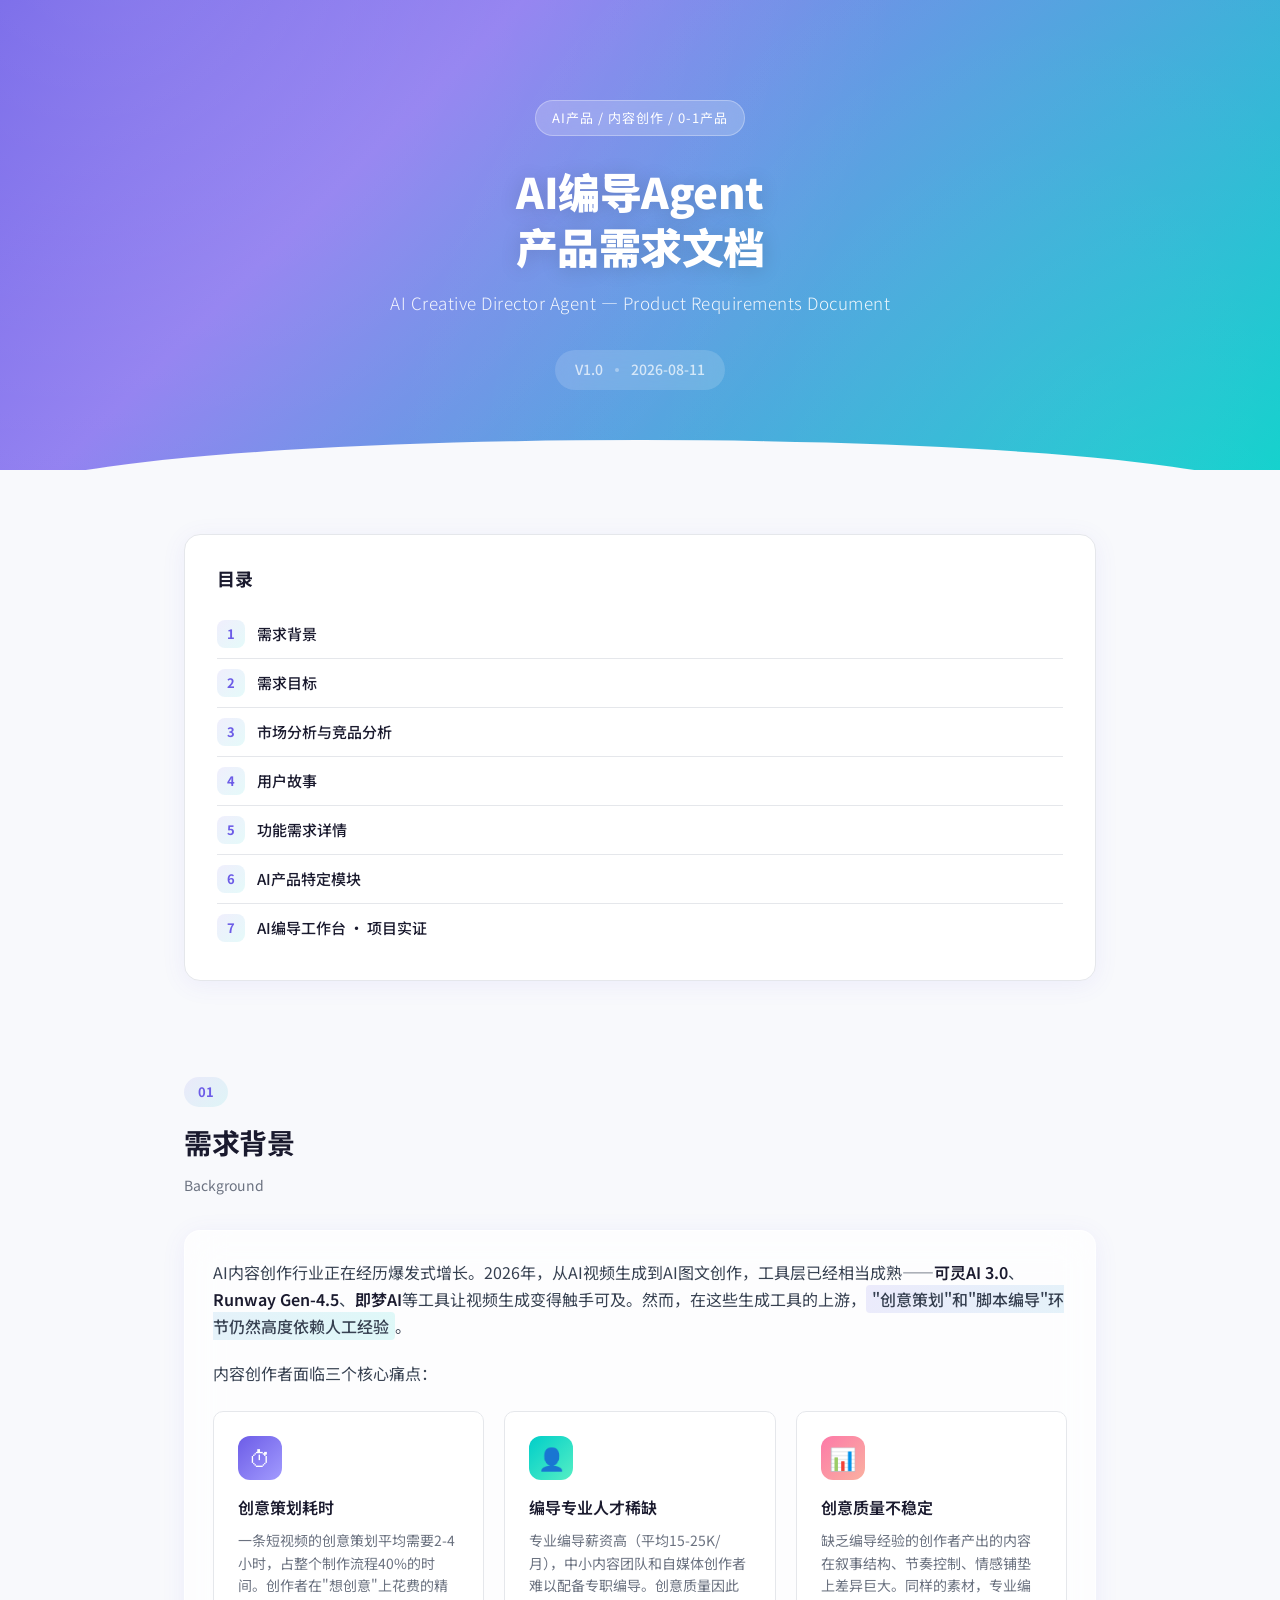
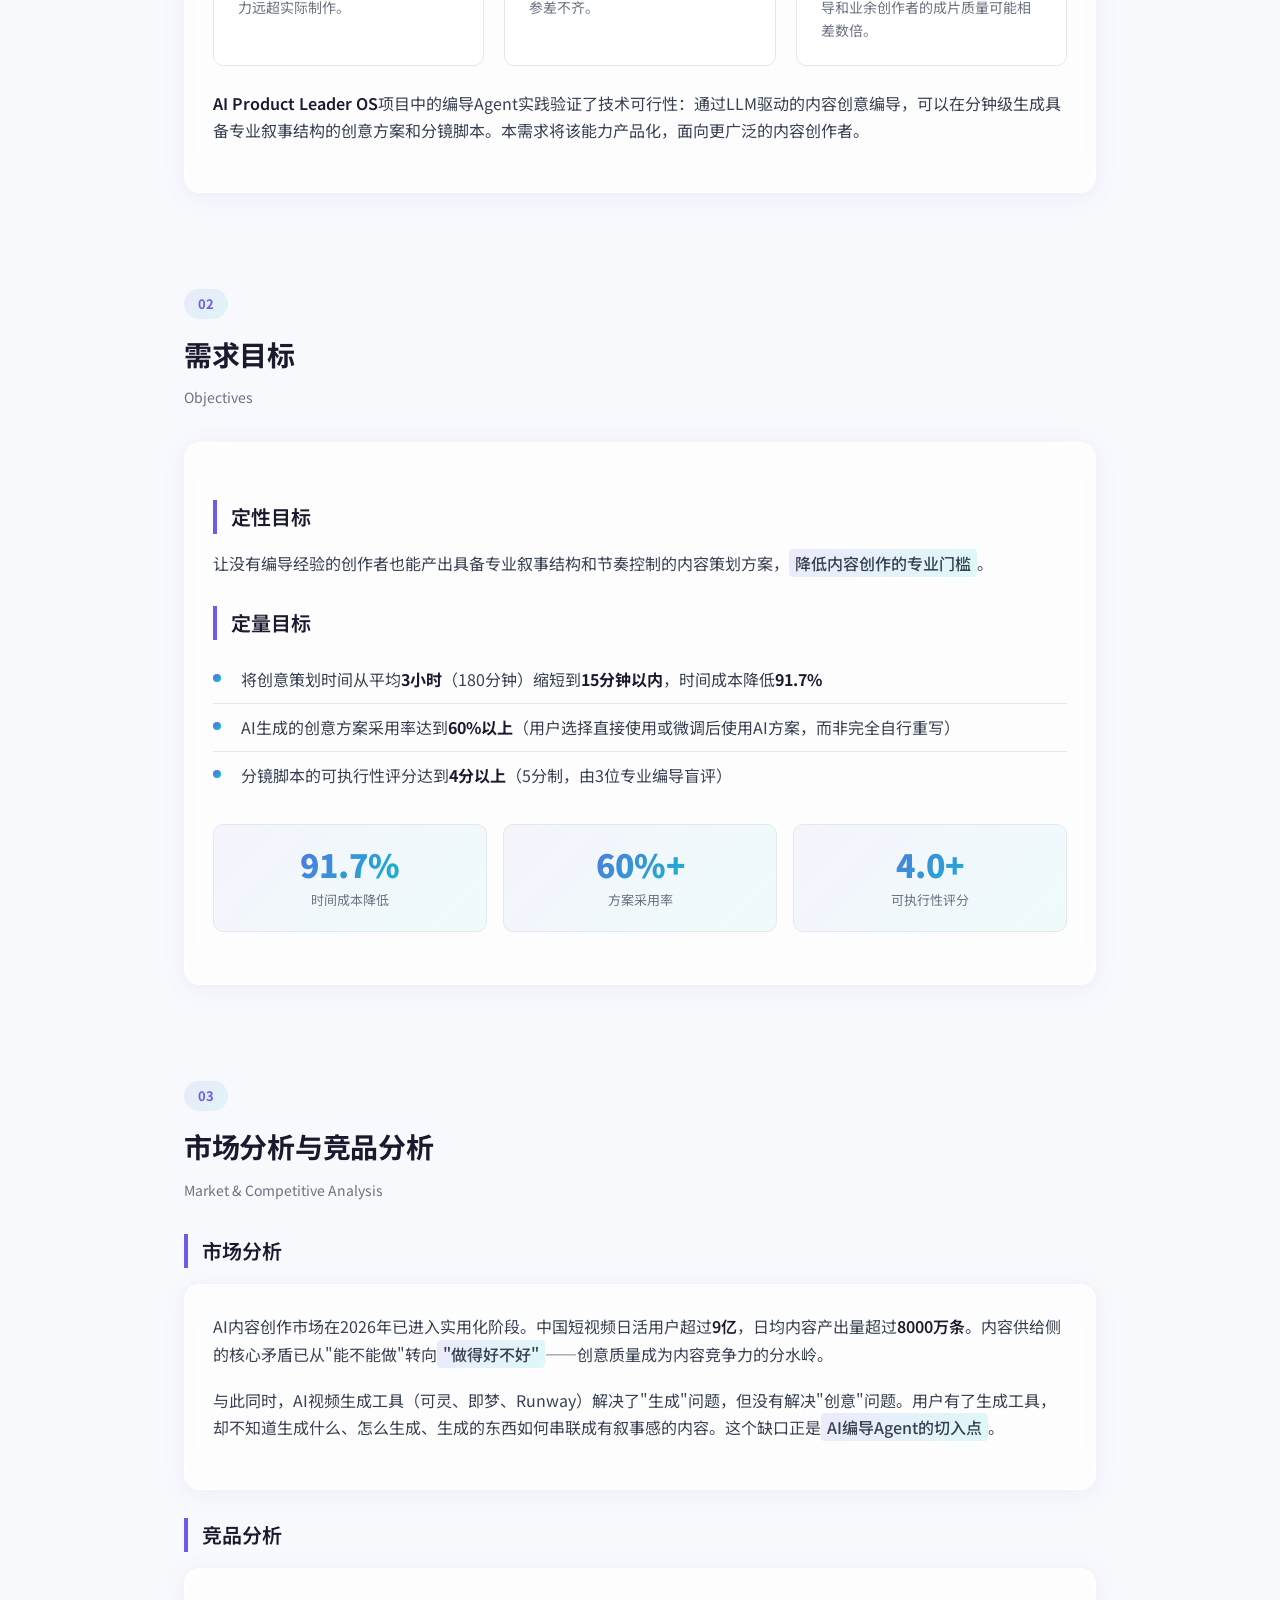
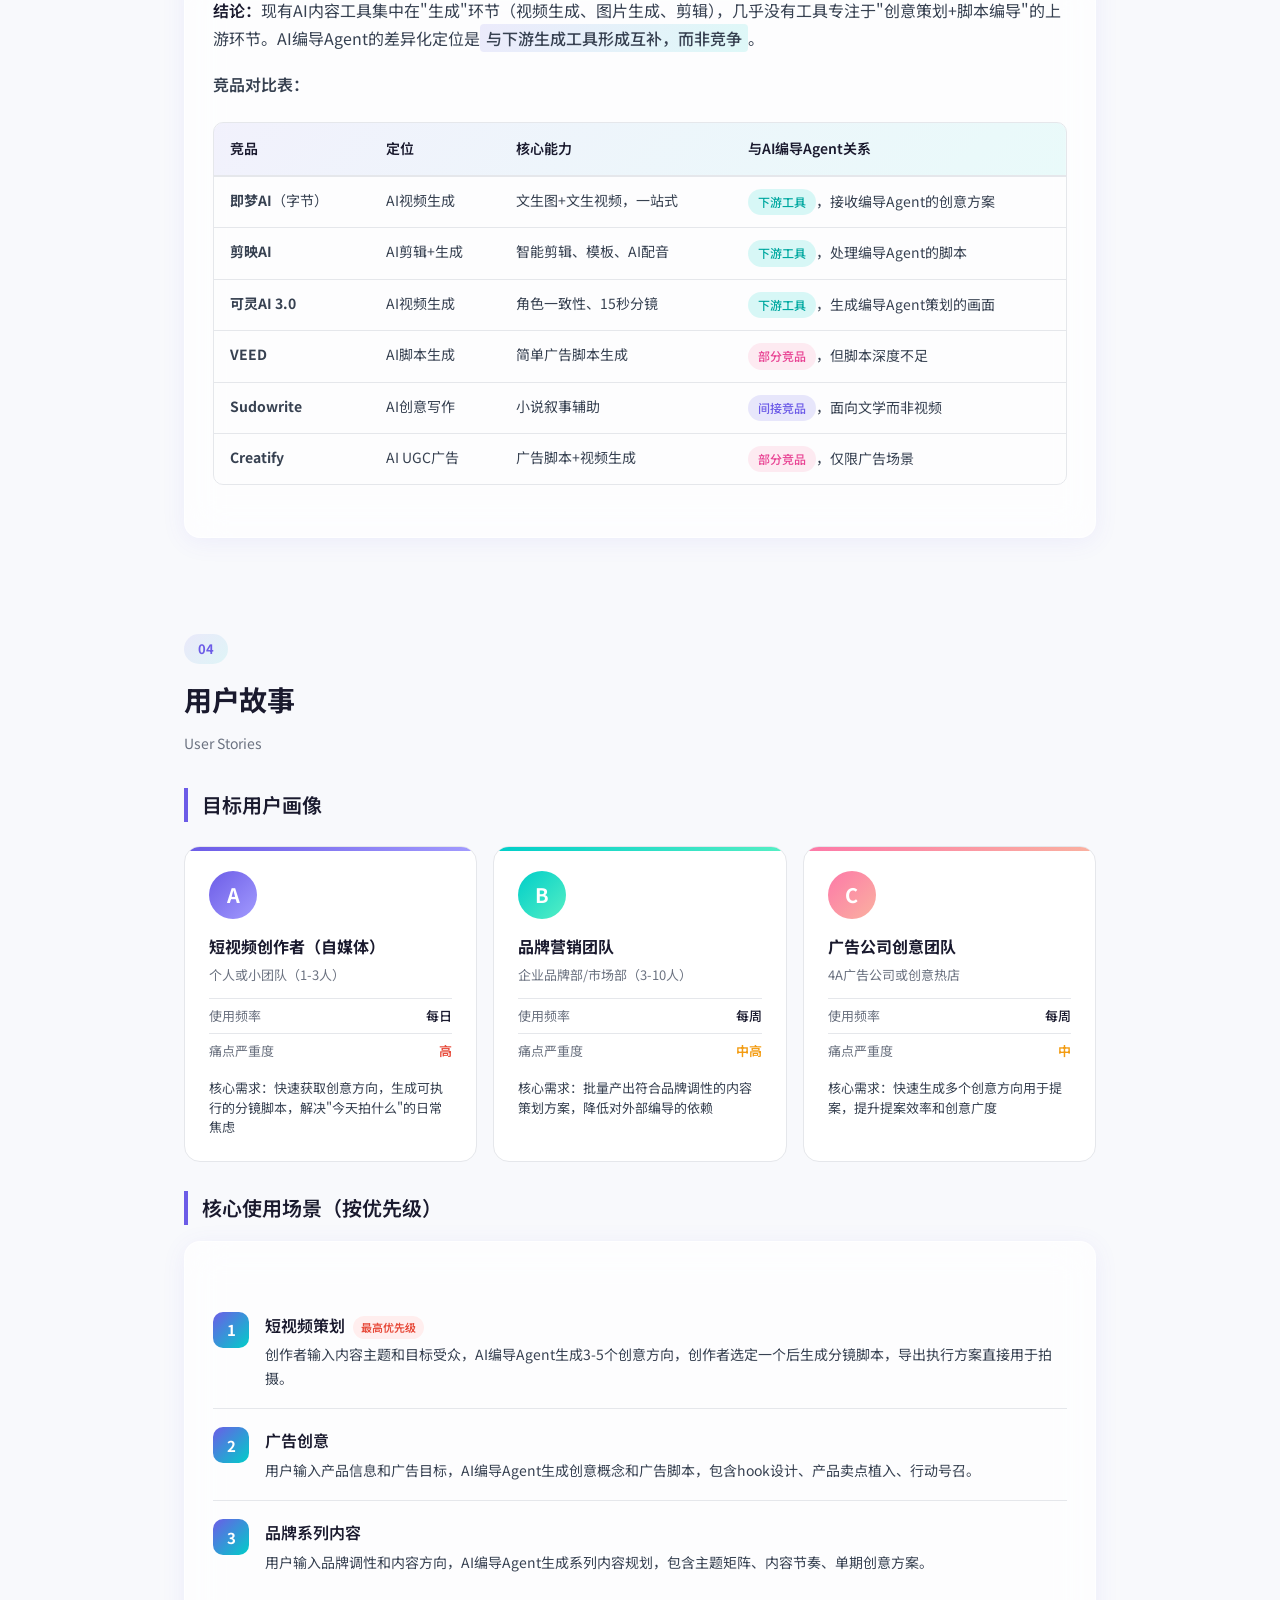
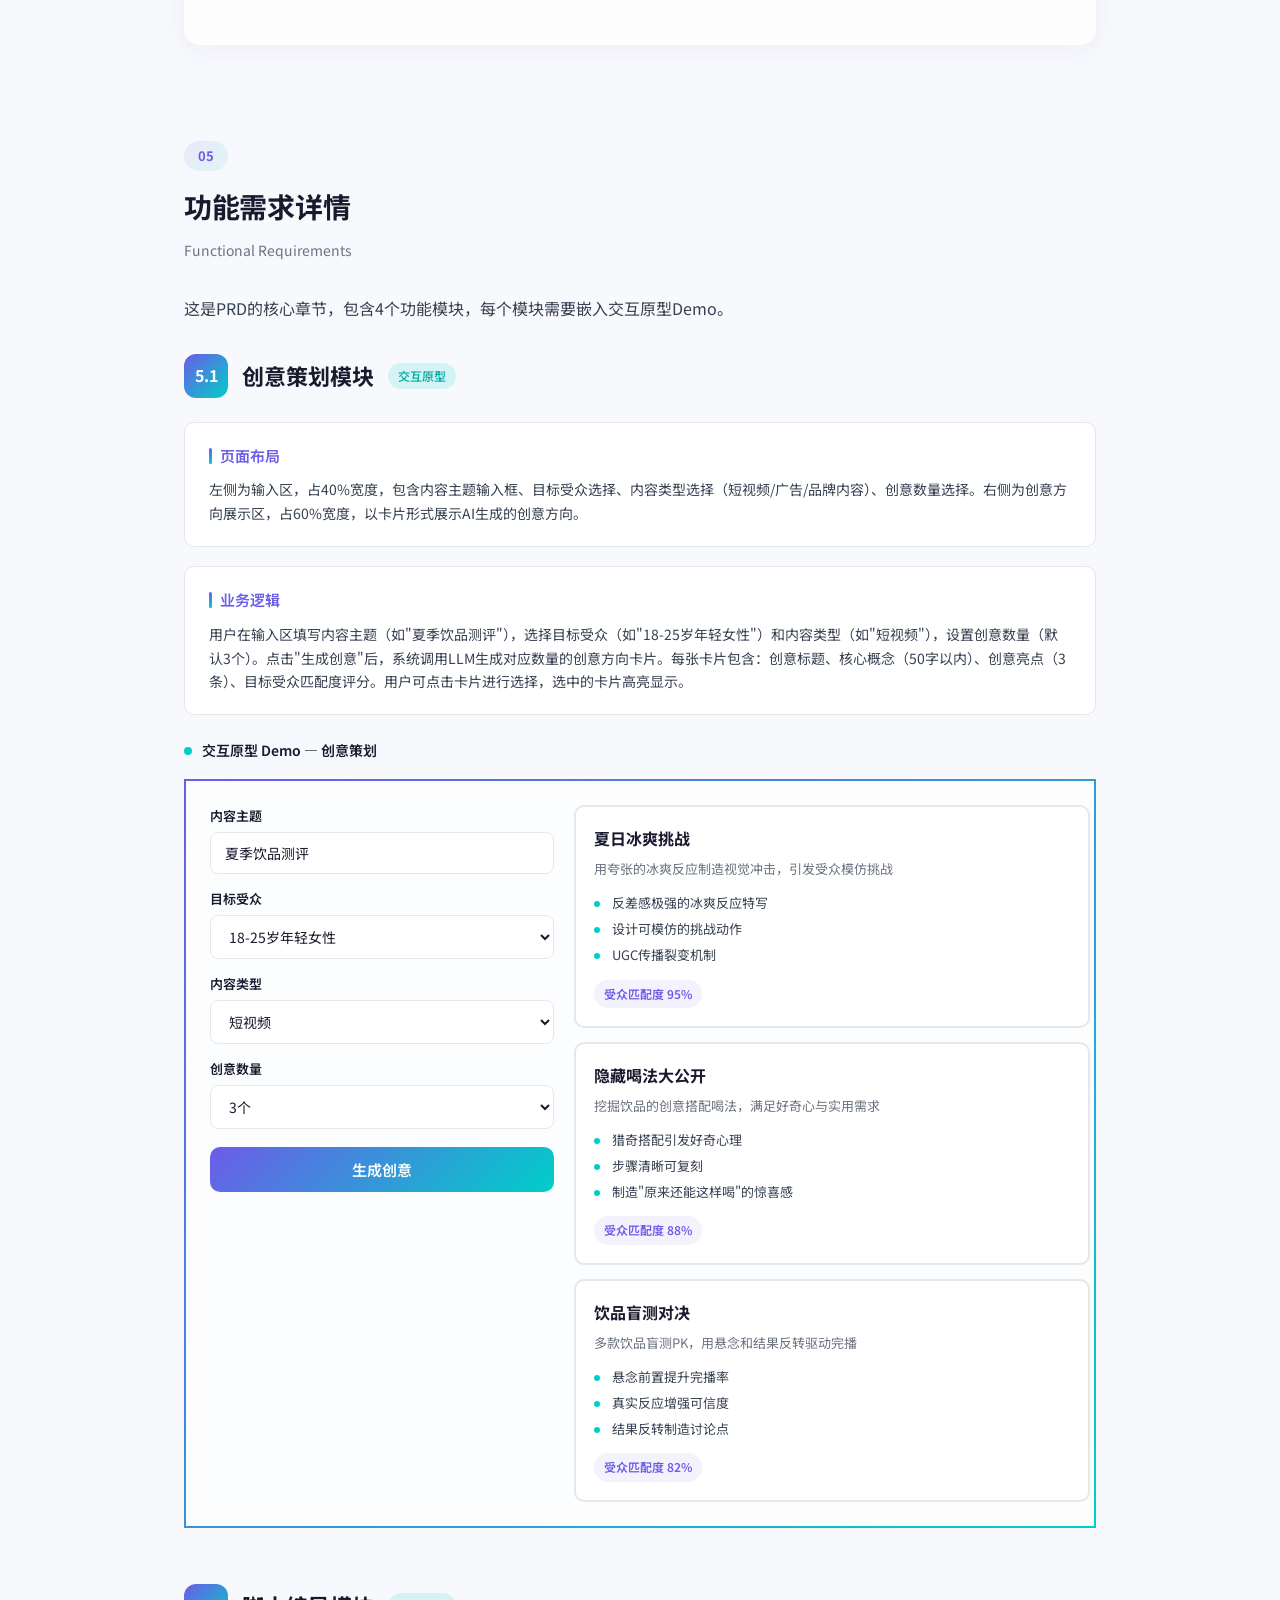
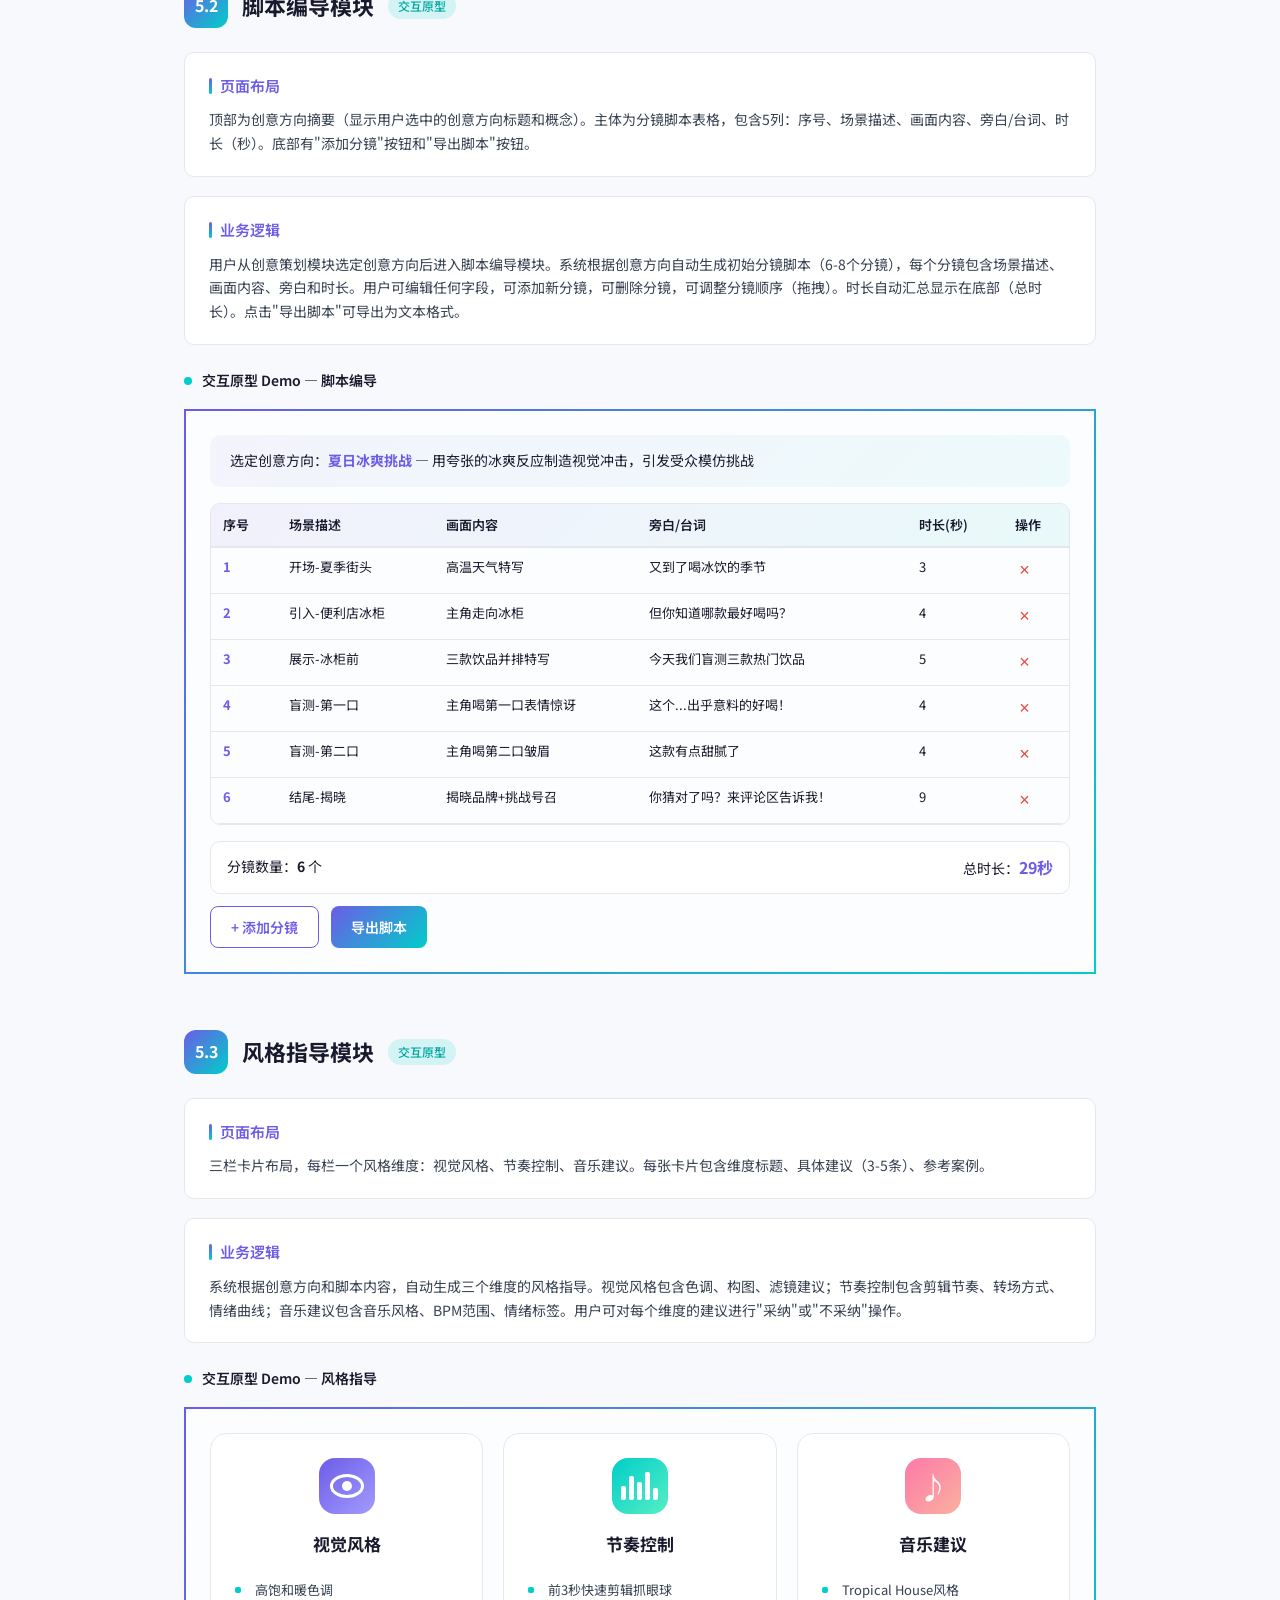
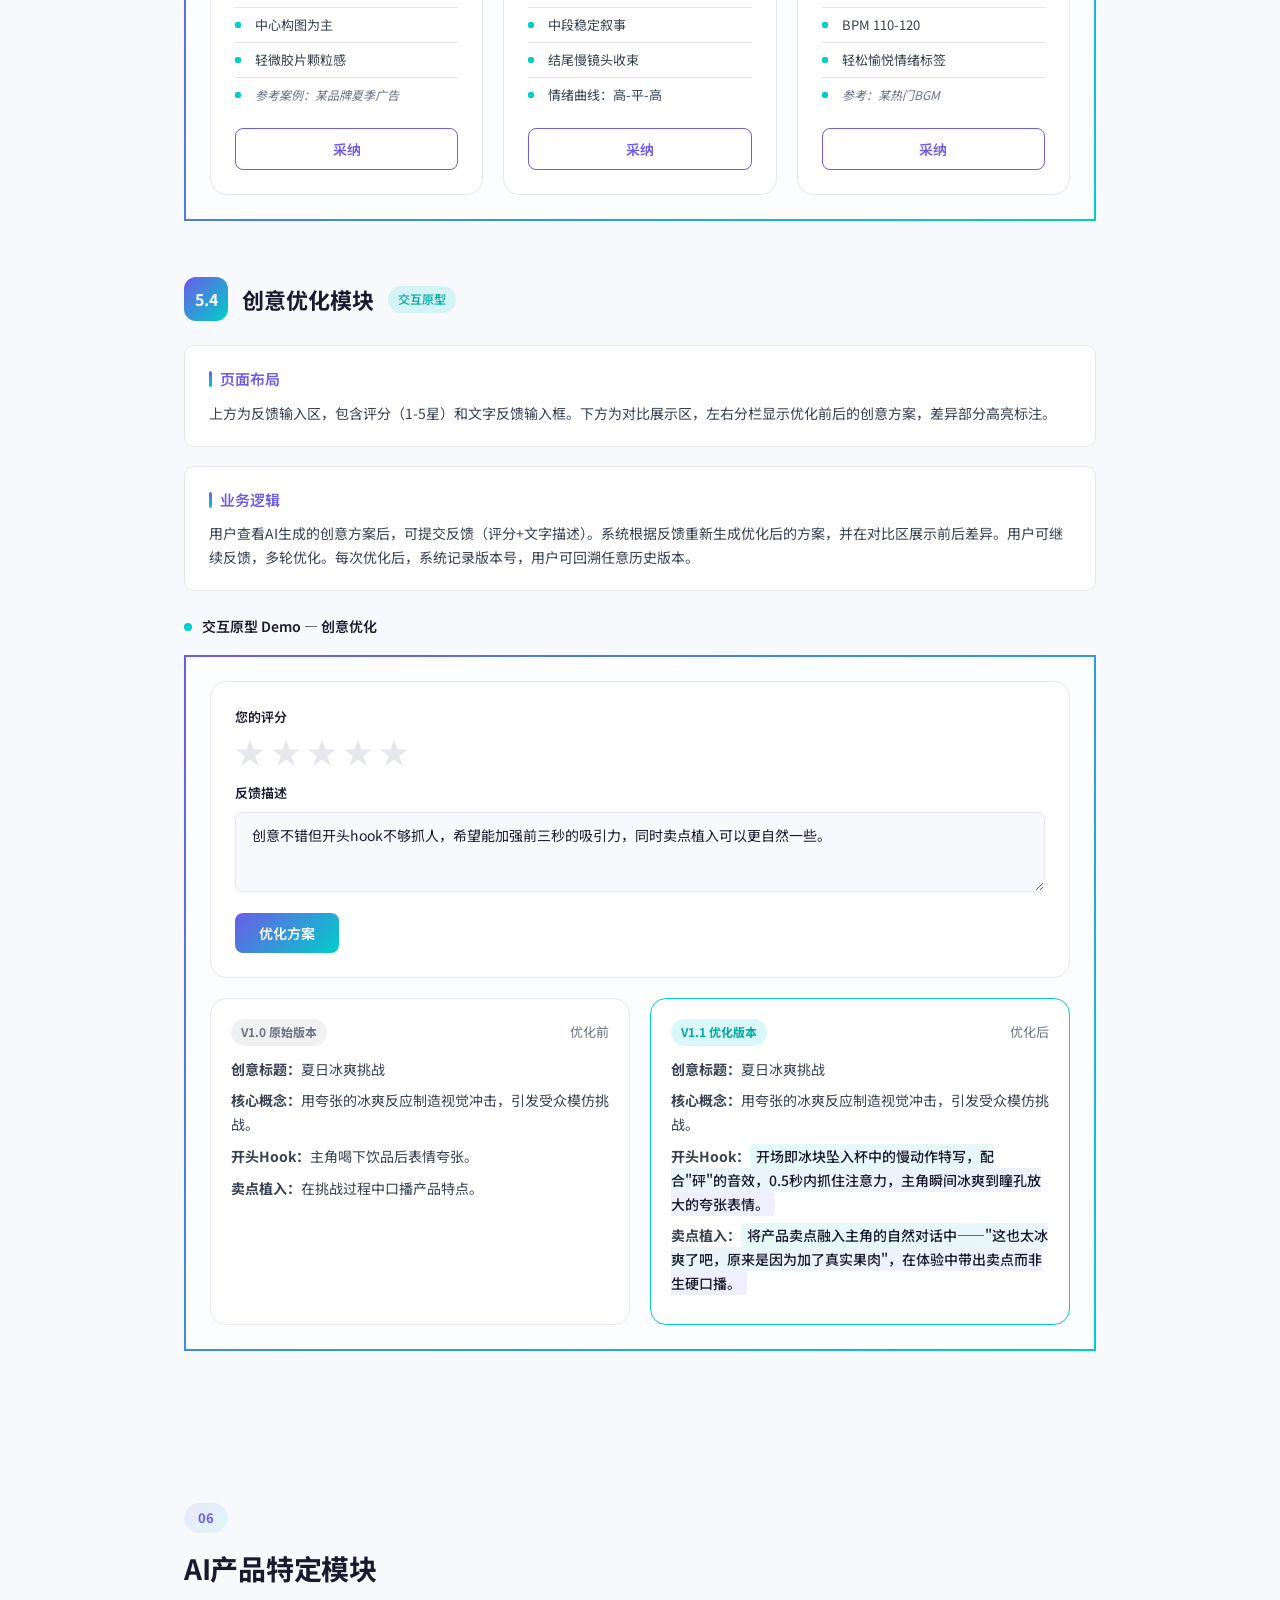
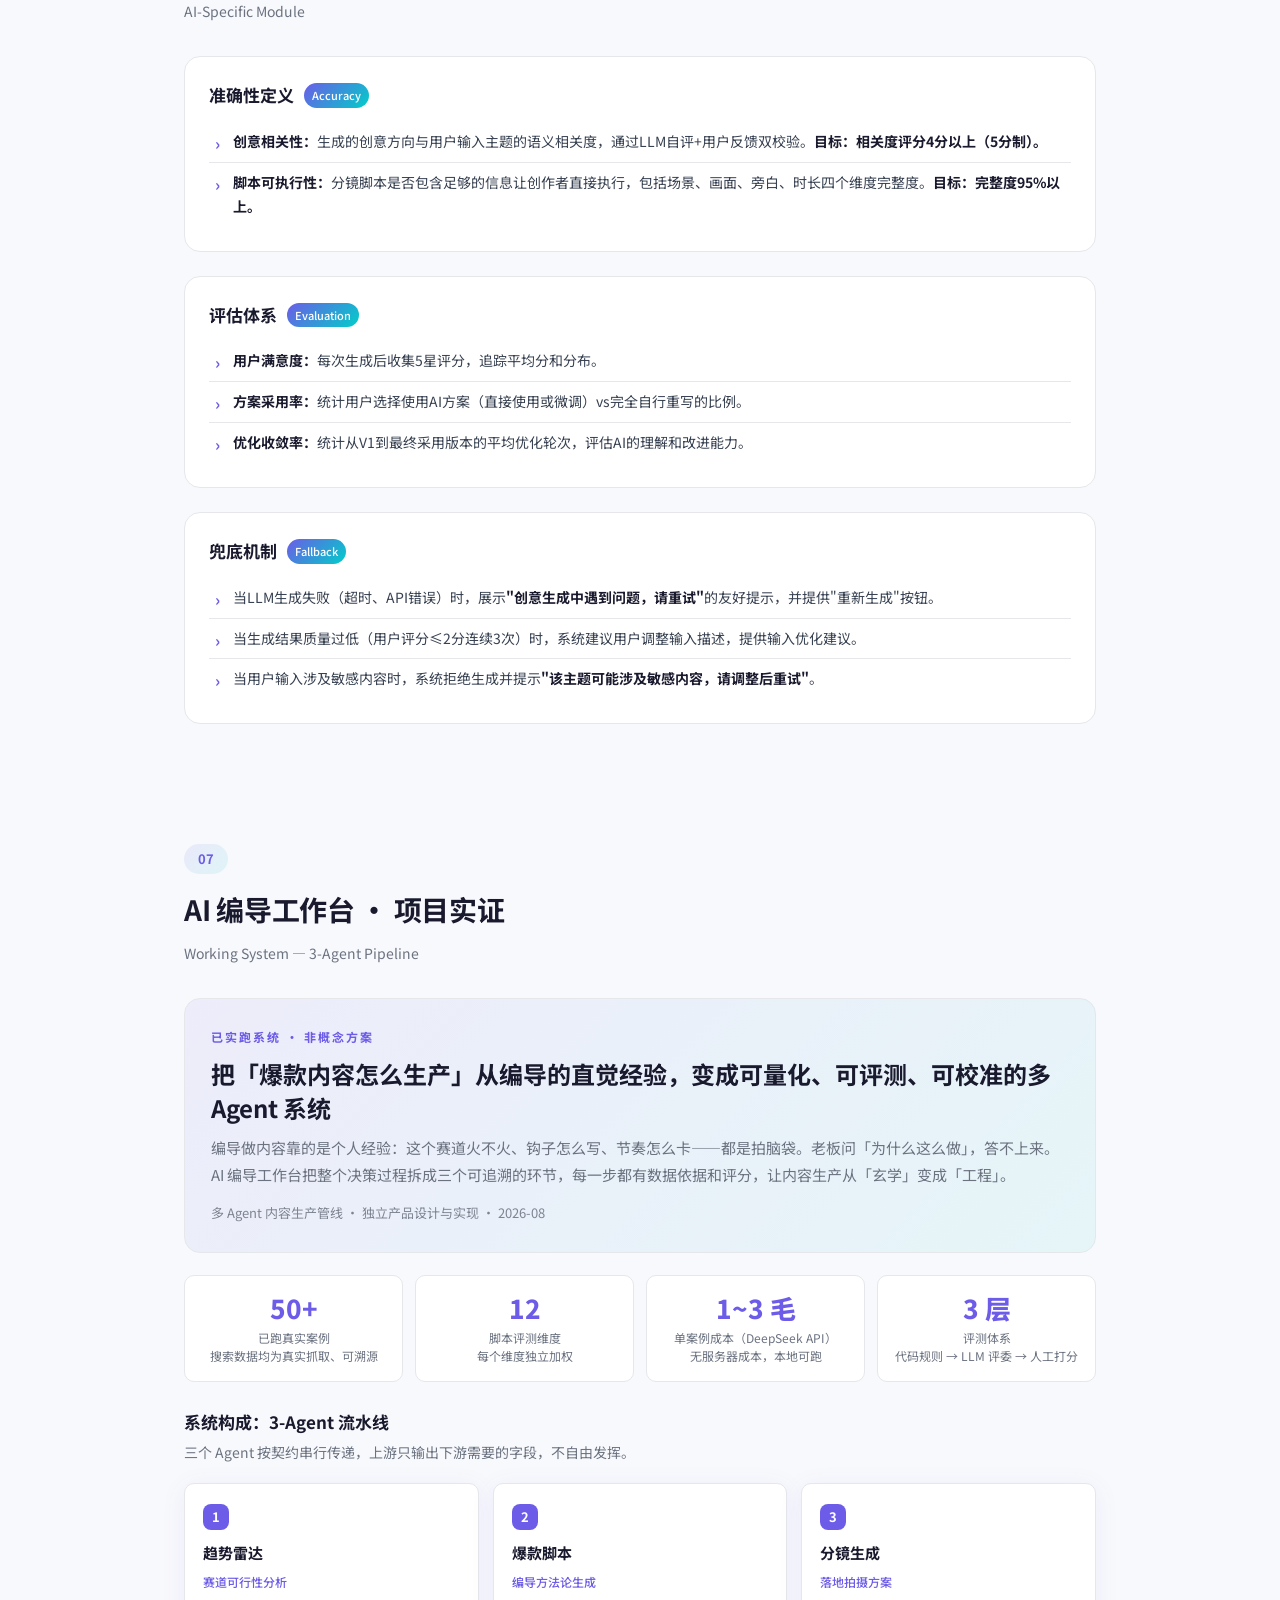
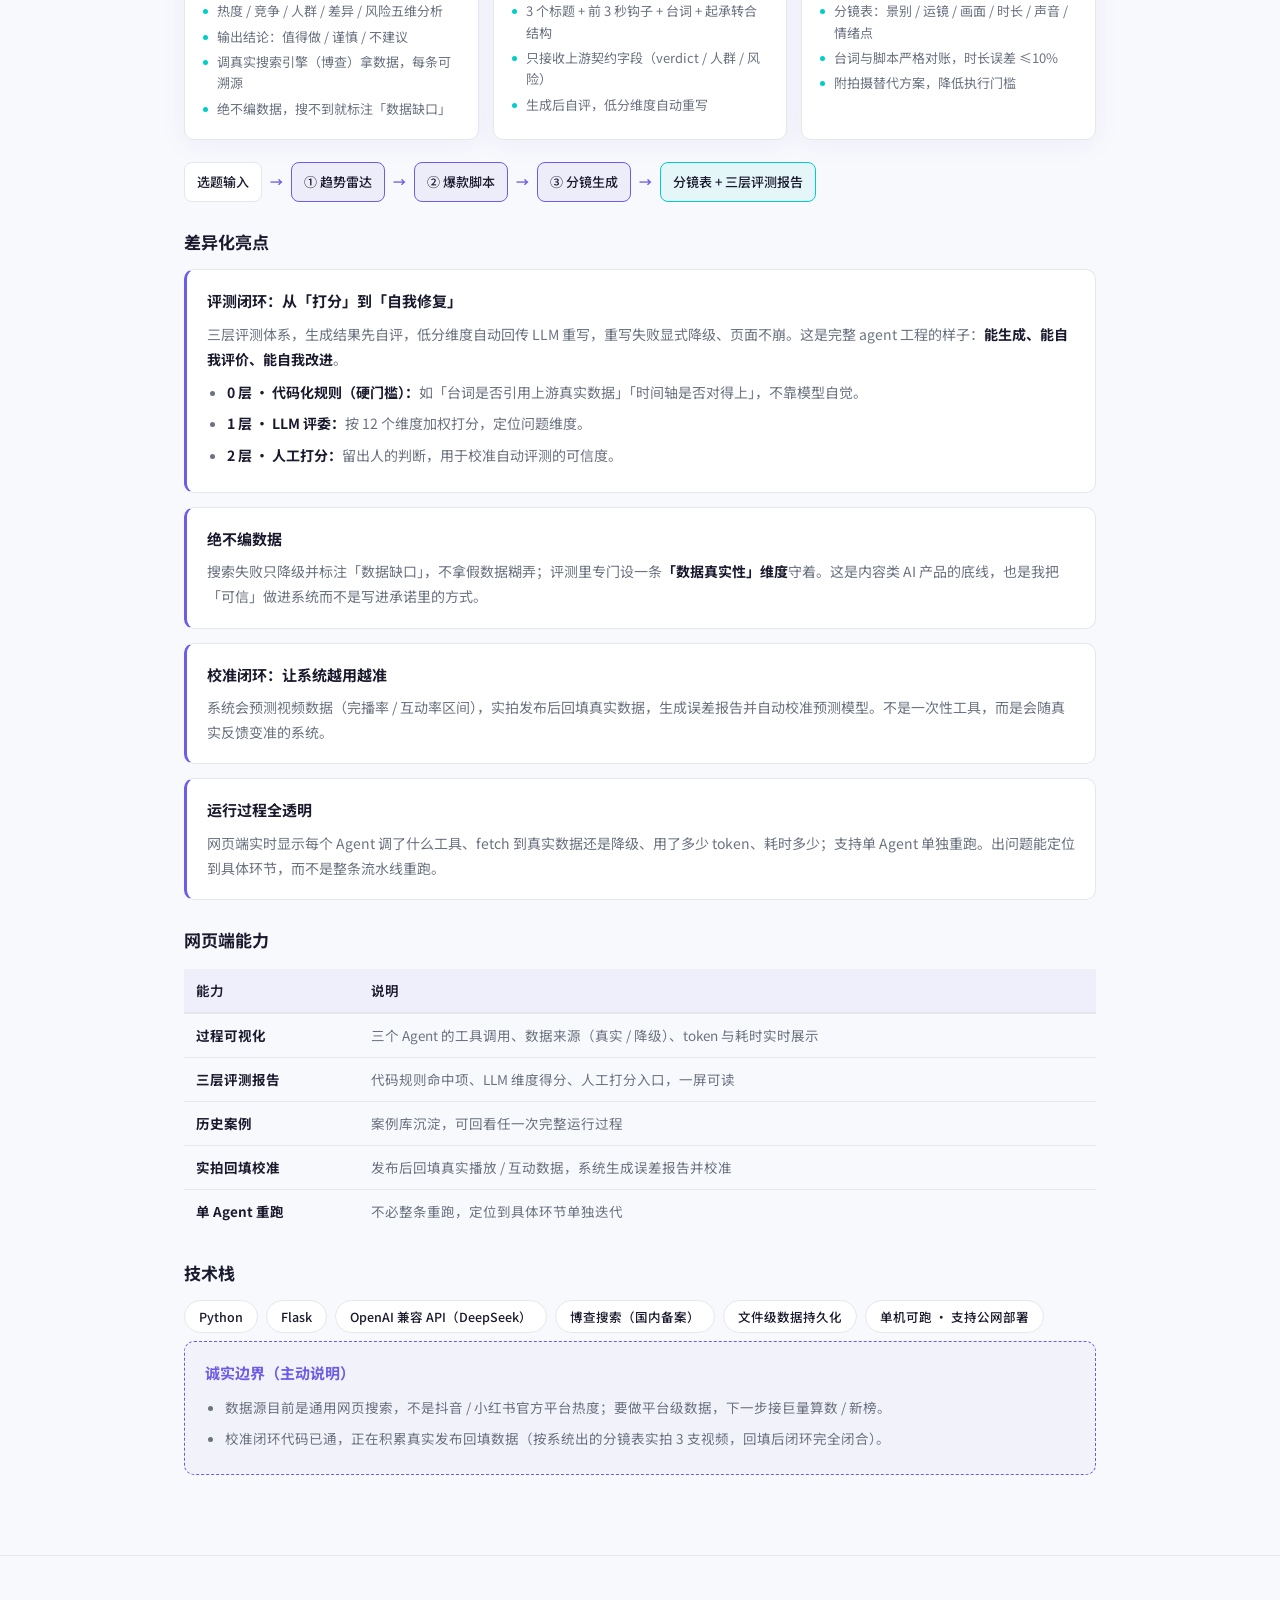
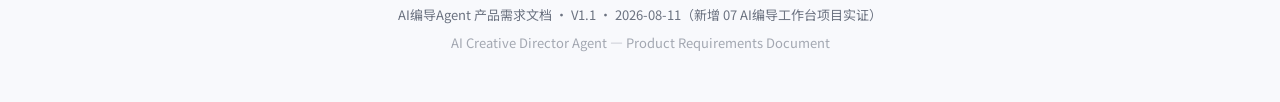
==== commit 4ba0a3c5: "fix: /director/ 首页换为带第7章(AI编导工作台)的新版 PRD，去掉多余的封面跳转层" ====
--- a/director/index.html
+++ b/director/index.html
@@ -900,6 +900,109 @@
   .card,.card-glass,.demo-frame{padding:18px;}
   .module-head h3{font-size:18px;}
 }
+/* ==================== 7. AI编导工作台（项目实证） ==================== */
+.wb-hero{
+  border:1px solid var(--rule);
+  border-radius:var(--radius);
+  background:linear-gradient(135deg, rgba(108,92,231,0.08) 0%, rgba(0,206,201,0.08) 100%);
+  padding:28px 26px;
+  margin-bottom:22px;
+}
+.wb-hero .wb-kicker{
+  font-size:12px;letter-spacing:.16em;text-transform:uppercase;
+  color:var(--accent);font-weight:700;margin-bottom:10px;
+}
+.wb-hero h3{font-size:24px;line-height:1.4;margin-bottom:10px;color:var(--ink);}
+.wb-hero p{font-size:15px;color:var(--muted);line-height:1.8;margin:0;}
+.wb-hero .wb-meta{margin-top:14px;font-size:13px;color:var(--muted);opacity:.85;}
+
+.wb-grid{display:grid;grid-template-columns:repeat(auto-fit,minmax(250px,1fr));gap:14px;margin:18px 0 22px;}
+.wb-card{
+  border:1px solid var(--rule);border-radius:var(--radius-sm);
+  background:var(--bg2);padding:18px 18px 16px;
+  box-shadow:var(--shadow);
+}
+.wb-card .wb-no{
+  display:inline-flex;align-items:center;justify-content:center;
+  width:26px;height:26px;border-radius:8px;
+  background:var(--accent);color:#fff;font-size:13px;font-weight:700;
+  margin-bottom:10px;
+}
+.wb-card h4{font-size:15px;margin:0 0 6px;color:var(--ink);}
+.wb-card .wb-role{font-size:12px;color:var(--accent);margin-bottom:8px;font-weight:500;}
+.wb-card ul{list-style:none;margin:0;padding:0;}
+.wb-card ul li{
+  font-size:13px;color:var(--muted);line-height:1.65;
+  padding-left:14px;position:relative;margin-bottom:4px;
+}
+.wb-card ul li::before{
+  content:'';position:absolute;left:0;top:9px;
+  width:5px;height:5px;border-radius:50%;background:var(--accent2);
+}
+
+.wb-block{
+  border:1px solid var(--rule);border-left:3px solid var(--accent);
+  border-radius:var(--radius-sm);background:var(--bg2);
+  padding:18px 20px;margin-bottom:14px;
+}
+.wb-block h4{font-size:15px;margin:0 0 8px;color:var(--ink);}
+.wb-block p, .wb-block li{font-size:14px;color:var(--muted);line-height:1.8;}
+.wb-block ul{margin:8px 0 0;padding-left:20px;}
+.wb-block li{margin-bottom:6px;}
+.wb-block strong{color:var(--ink);}
+
+.wb-kpis{display:grid;grid-template-columns:repeat(auto-fit,minmax(160px,1fr));gap:12px;margin:18px 0 22px;}
+.wb-kpi{
+  border:1px solid var(--rule);border-radius:var(--radius-sm);
+  background:var(--bg2);padding:16px;text-align:center;
+}
+.wb-kpi .n{
+  font-size:26px;font-weight:800;color:var(--accent);line-height:1.2;
+  font-variant-numeric:tabular-nums;
+}
+.wb-kpi .l{font-size:12px;color:var(--muted);margin-top:6px;line-height:1.5;}
+
+.wb-flow{
+  display:flex;flex-wrap:wrap;align-items:center;gap:8px;
+  margin:16px 0 20px;font-size:13px;
+}
+.wb-flow .node{
+  border:1px solid var(--rule);border-radius:8px;background:var(--bg2);
+  padding:8px 12px;color:var(--ink);font-weight:500;white-space:nowrap;
+}
+.wb-flow .arrow{color:var(--accent);font-weight:700;}
+.wb-flow .node.agent{border-color:var(--accent);background:rgba(108,92,231,0.08);}
+.wb-flow .node.out{border-color:var(--accent2);background:rgba(0,206,201,0.08);}
+
+.wb-table{width:100%;border-collapse:collapse;margin:14px 0 18px;font-size:13.5px;}
+.wb-table th{
+  text-align:left;padding:10px 12px;background:rgba(108,92,231,0.06);
+  color:var(--ink);font-weight:600;border-bottom:2px solid var(--rule);white-space:nowrap;
+}
+.wb-table td{padding:10px 12px;border-bottom:1px solid var(--rule);color:var(--muted);line-height:1.7;vertical-align:top;}
+.wb-table tr:last-child td{border-bottom:none;}
+.wb-table td strong{color:var(--ink);}
+
+.wb-stack{display:flex;flex-wrap:wrap;gap:8px;margin:12px 0 6px;}
+.wb-stack span{
+  border:1px solid var(--rule);border-radius:20px;background:var(--bg2);
+  padding:5px 14px;font-size:12.5px;color:var(--ink);font-weight:500;
+}
+
+.wb-honest{
+  border:1px dashed var(--accent);border-radius:var(--radius-sm);
+  background:rgba(108,92,231,0.04);padding:18px 20px;margin-top:8px;
+}
+.wb-honest h4{font-size:15px;margin:0 0 10px;color:var(--accent);}
+.wb-honest ul{margin:0;padding-left:20px;}
+.wb-honest li{font-size:13.5px;color:var(--muted);line-height:1.8;margin-bottom:6px;}
+
+@media (max-width:640px){
+  .wb-hero{padding:22px 18px;}
+  .wb-hero h3{font-size:20px;}
+  .wb-kpi .n{font-size:22px;}
+}
+
 </style>
 </head>
 <body>
@@ -932,6 +1035,7 @@
       <li><a href="#sec4">用户故事</a></li>
       <li><a href="#sec5">功能需求详情</a></li>
       <li><a href="#sec6">AI产品特定模块</a></li>
+      <li><a href="#sec7">AI编导工作台 · 项目实证</a></li>
     </ol>
   </div>
 </section>
@@ -1421,11 +1525,141 @@
   </div>
 </section>
 
+<!-- ==================== 7. AI编导工作台（项目实证） ==================== -->
+<section class="section" id="sec7">
+  <div class="section-head">
+    <span class="section-num">07</span>
+    <h2>AI 编导工作台 · 项目实证</h2>
+    <div class="en">Working System — 3-Agent Pipeline</div>
+  </div>
+
+  <div class="wb-hero">
+    <div class="wb-kicker">已实跑系统 · 非概念方案</div>
+    <h3>把「爆款内容怎么生产」从编导的直觉经验，变成可量化、可评测、可校准的多 Agent 系统</h3>
+    <p>
+      编导做内容靠的是个人经验：这个赛道火不火、钩子怎么写、节奏怎么卡——都是拍脑袋。老板问「为什么这么做」，答不上来。
+      AI 编导工作台把整个决策过程拆成三个可追溯的环节，每一步都有数据依据和评分，让内容生产从「玄学」变成「工程」。
+    </p>
+    <div class="wb-meta">多 Agent 内容生产管线 · 独立产品设计与实现 · 2026-08</div>
+  </div>
+
+  <div class="wb-kpis">
+    <div class="wb-kpi"><div class="n">50+</div><div class="l">已跑真实案例<br />搜索数据均为真实抓取、可溯源</div></div>
+    <div class="wb-kpi"><div class="n">12</div><div class="l">脚本评测维度<br />每个维度独立加权</div></div>
+    <div class="wb-kpi"><div class="n">1~3 毛</div><div class="l">单案例成本（DeepSeek API）<br />无服务器成本，本地可跑</div></div>
+    <div class="wb-kpi"><div class="n">3 层</div><div class="l">评测体系<br />代码规则 → LLM 评委 → 人工打分</div></div>
+  </div>
+
+  <h4 style="font-size:17px;margin:26px 0 4px;color:var(--ink);">系统构成：3-Agent 流水线</h4>
+  <p style="font-size:14px;color:var(--muted);margin-bottom:16px;">三个 Agent 按契约串行传递，上游只输出下游需要的字段，不自由发挥。</p>
+
+  <div class="wb-grid">
+    <div class="wb-card">
+      <div class="wb-no">1</div>
+      <h4>趋势雷达</h4>
+      <div class="wb-role">赛道可行性分析</div>
+      <ul>
+        <li>热度 / 竞争 / 人群 / 差异 / 风险五维分析</li>
+        <li>输出结论：值得做 / 谨慎 / 不建议</li>
+        <li>调真实搜索引擎（博查）拿数据，每条可溯源</li>
+        <li>绝不编数据，搜不到就标注「数据缺口」</li>
+      </ul>
+    </div>
+    <div class="wb-card">
+      <div class="wb-no">2</div>
+      <h4>爆款脚本</h4>
+      <div class="wb-role">编导方法论生成</div>
+      <ul>
+        <li>3 个标题 + 前 3 秒钩子 + 台词 + 起承转合结构</li>
+        <li>只接收上游契约字段（verdict / 人群 / 风险）</li>
+        <li>生成后自评，低分维度自动重写</li>
+      </ul>
+    </div>
+    <div class="wb-card">
+      <div class="wb-no">3</div>
+      <h4>分镜生成</h4>
+      <div class="wb-role">落地拍摄方案</div>
+      <ul>
+        <li>分镜表：景别 / 运镜 / 画面 / 时长 / 声音 / 情绪点</li>
+        <li>台词与脚本严格对账，时长误差 ≤10%</li>
+        <li>附拍摄替代方案，降低执行门槛</li>
+      </ul>
+    </div>
+  </div>
+
+  <div class="wb-flow">
+    <span class="node">选题输入</span>
+    <span class="arrow">→</span>
+    <span class="node agent">① 趋势雷达</span>
+    <span class="arrow">→</span>
+    <span class="node agent">② 爆款脚本</span>
+    <span class="arrow">→</span>
+    <span class="node agent">③ 分镜生成</span>
+    <span class="arrow">→</span>
+    <span class="node out">分镜表 + 三层评测报告</span>
+  </div>
+
+  <h4 style="font-size:17px;margin:26px 0 12px;color:var(--ink);">差异化亮点</h4>
+
+  <div class="wb-block">
+    <h4>评测闭环：从「打分」到「自我修复」</h4>
+    <p>三层评测体系，生成结果先自评，低分维度自动回传 LLM 重写，重写失败显式降级、页面不崩。这是完整 agent 工程的样子：<strong>能生成、能自我评价、能自我改进</strong>。</p>
+    <ul>
+      <li><strong>0 层 · 代码化规则（硬门槛）：</strong>如「台词是否引用上游真实数据」「时间轴是否对得上」，不靠模型自觉。</li>
+      <li><strong>1 层 · LLM 评委：</strong>按 12 个维度加权打分，定位问题维度。</li>
+      <li><strong>2 层 · 人工打分：</strong>留出人的判断，用于校准自动评测的可信度。</li>
+    </ul>
+  </div>
+
+  <div class="wb-block">
+    <h4>绝不编数据</h4>
+    <p>搜索失败只降级并标注「数据缺口」，不拿假数据糊弄；评测里专门设一条<strong>「数据真实性」维度</strong>守着。这是内容类 AI 产品的底线，也是我把「可信」做进系统而不是写进承诺里的方式。</p>
+  </div>
+
+  <div class="wb-block">
+    <h4>校准闭环：让系统越用越准</h4>
+    <p>系统会预测视频数据（完播率 / 互动率区间），实拍发布后回填真实数据，生成误差报告并自动校准预测模型。不是一次性工具，而是会随真实反馈变准的系统。</p>
+  </div>
+
+  <div class="wb-block">
+    <h4>运行过程全透明</h4>
+    <p>网页端实时显示每个 Agent 调了什么工具、fetch 到真实数据还是降级、用了多少 token、耗时多少；支持单 Agent 单独重跑。出问题能定位到具体环节，而不是整条流水线重跑。</p>
+  </div>
+
+  <h4 style="font-size:17px;margin:26px 0 12px;color:var(--ink);">网页端能力</h4>
+  <table class="wb-table">
+    <thead>
+      <tr><th>能力</th><th>说明</th></tr>
+    </thead>
+    <tbody>
+      <tr><td><strong>过程可视化</strong></td><td>三个 Agent 的工具调用、数据来源（真实 / 降级）、token 与耗时实时展示</td></tr>
+      <tr><td><strong>三层评测报告</strong></td><td>代码规则命中项、LLM 维度得分、人工打分入口，一屏可读</td></tr>
+      <tr><td><strong>历史案例</strong></td><td>案例库沉淀，可回看任一次完整运行过程</td></tr>
+      <tr><td><strong>实拍回填校准</strong></td><td>发布后回填真实播放 / 互动数据，系统生成误差报告并校准</td></tr>
+      <tr><td><strong>单 Agent 重跑</strong></td><td>不必整条重跑，定位到具体环节单独迭代</td></tr>
+    </tbody>
+  </table>
+
+  <h4 style="font-size:17px;margin:26px 0 4px;color:var(--ink);">技术栈</h4>
+  <div class="wb-stack">
+    <span>Python</span><span>Flask</span><span>OpenAI 兼容 API（DeepSeek）</span><span>博查搜索（国内备案）</span><span>文件级数据持久化</span><span>单机可跑 · 支持公网部署</span>
+  </div>
+
+  <div class="wb-honest">
+    <h4>诚实边界（主动说明）</h4>
+    <ul>
+      <li>数据源目前是通用网页搜索，不是抖音 / 小红书官方平台热度；要做平台级数据，下一步接巨量算数 / 新榜。</li>
+      <li>校准闭环代码已通，正在积累真实发布回填数据（按系统出的分镜表实拍 3 支视频，回填后闭环完全闭合）。</li>
+    </ul>
+  </div>
+</section>
+
+
 </main>
 
 <!-- ==================== 页脚 ==================== -->
 <footer class="footer">
-  <p>AI编导Agent 产品需求文档 · V1.0 · 2026-08-11</p>
+  <p>AI编导Agent 产品需求文档 · V1.1 · 2026-08-11（新增 07 AI编导工作台项目实证）</p>
   <p style="margin-top:6px;opacity:0.6;">AI Creative Director Agent — Product Requirements Document</p>
 </footer>
 
